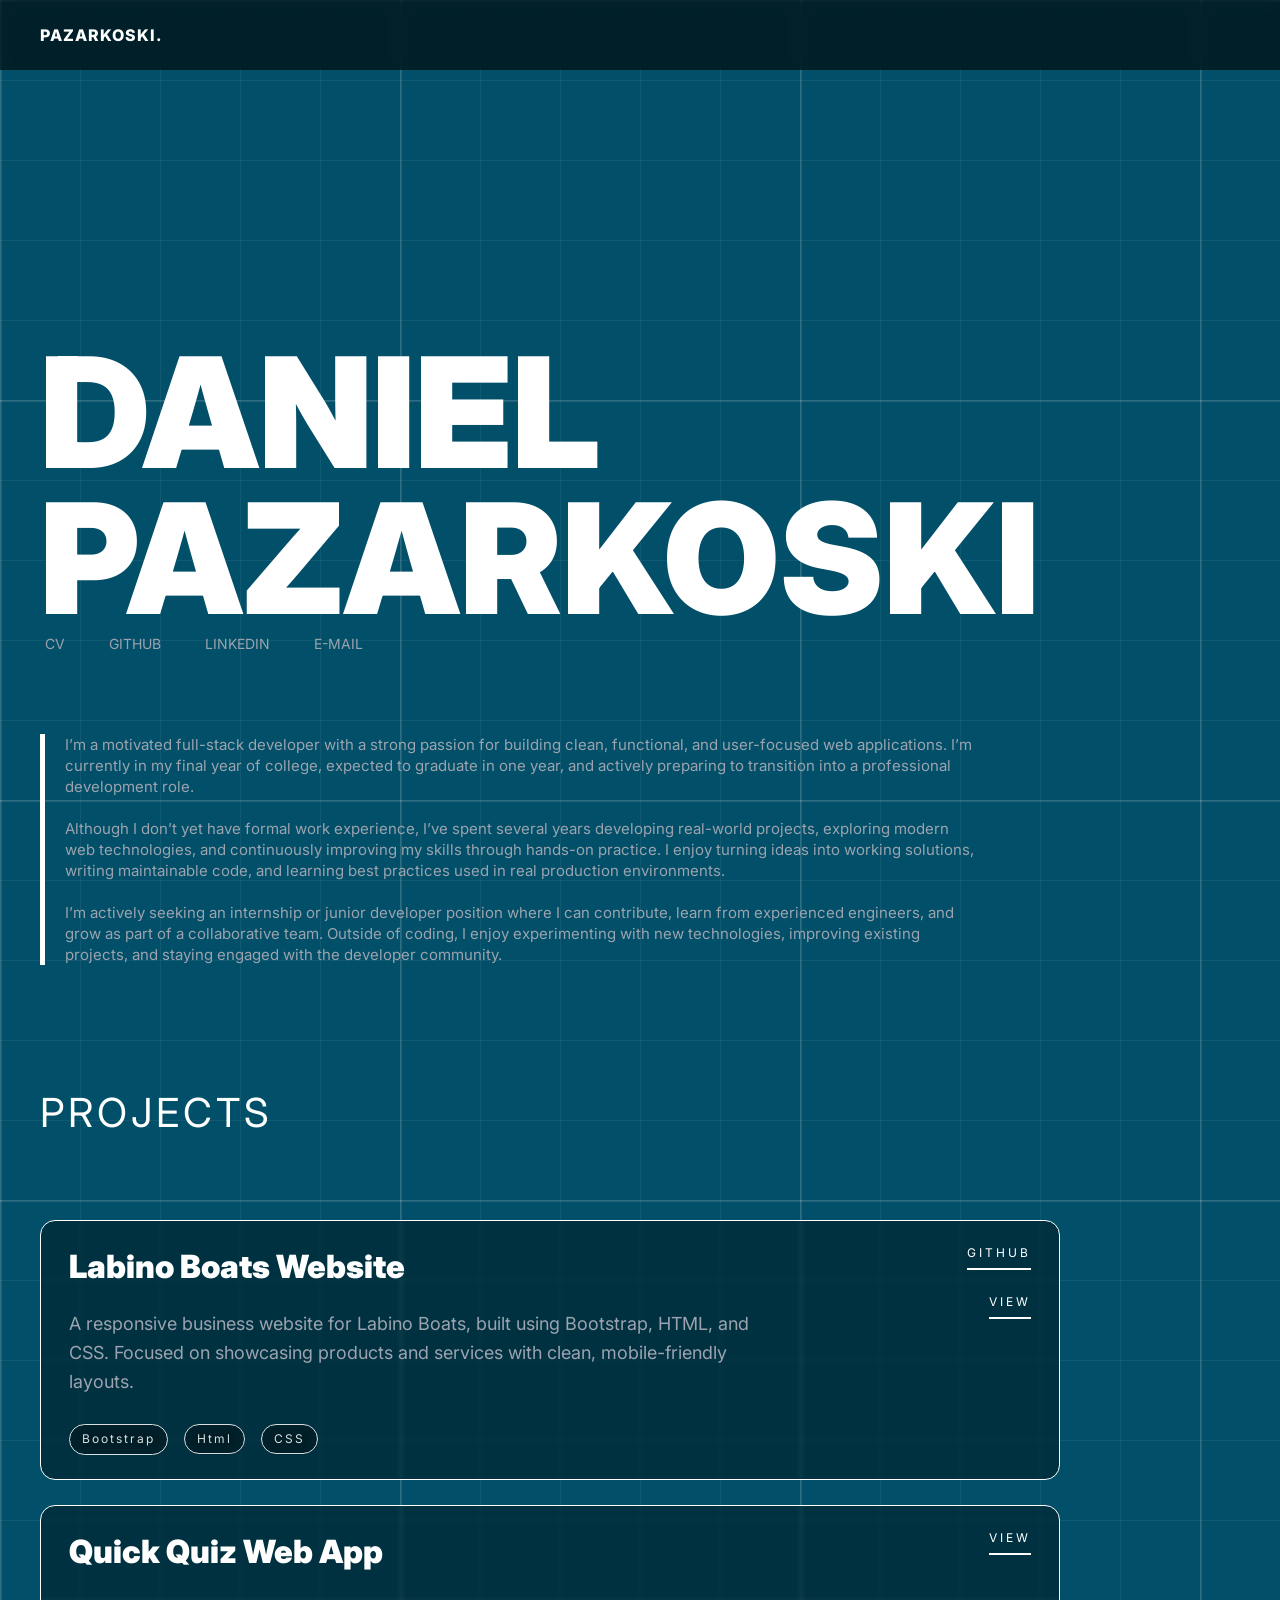
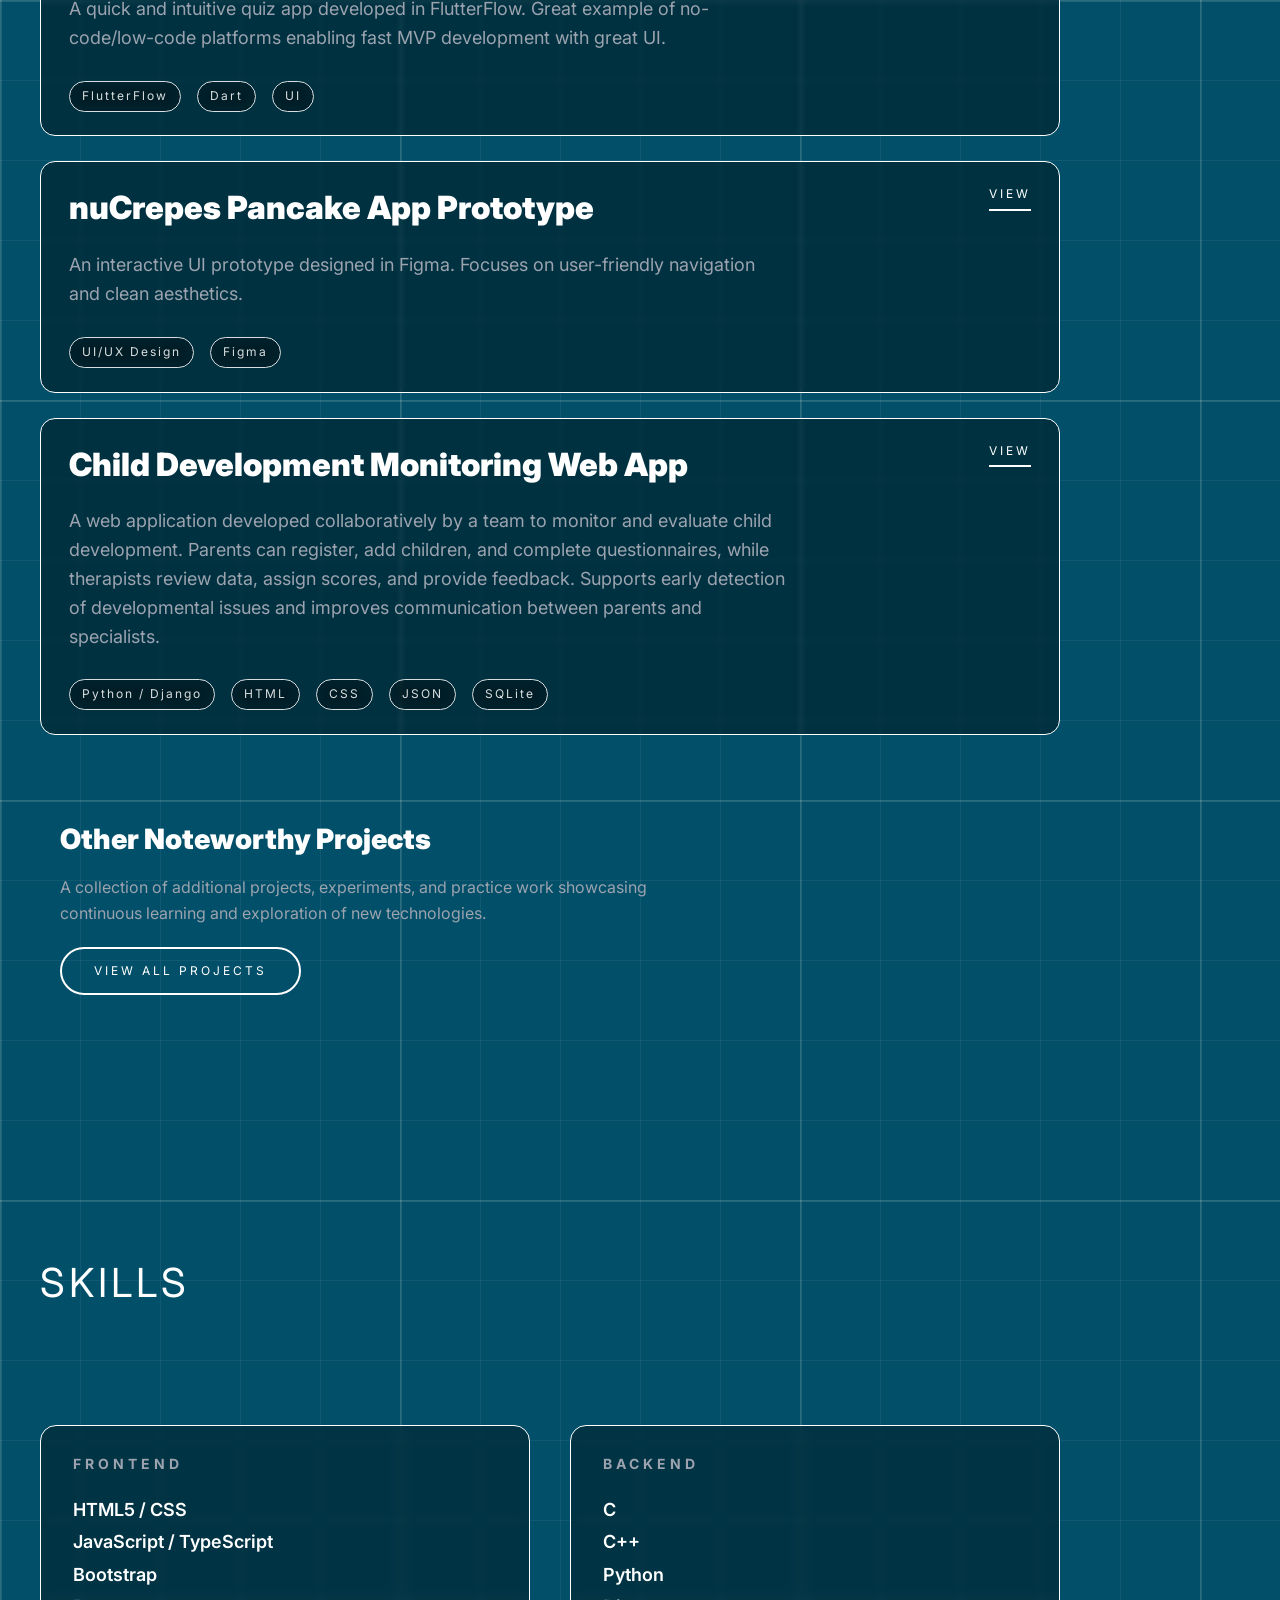
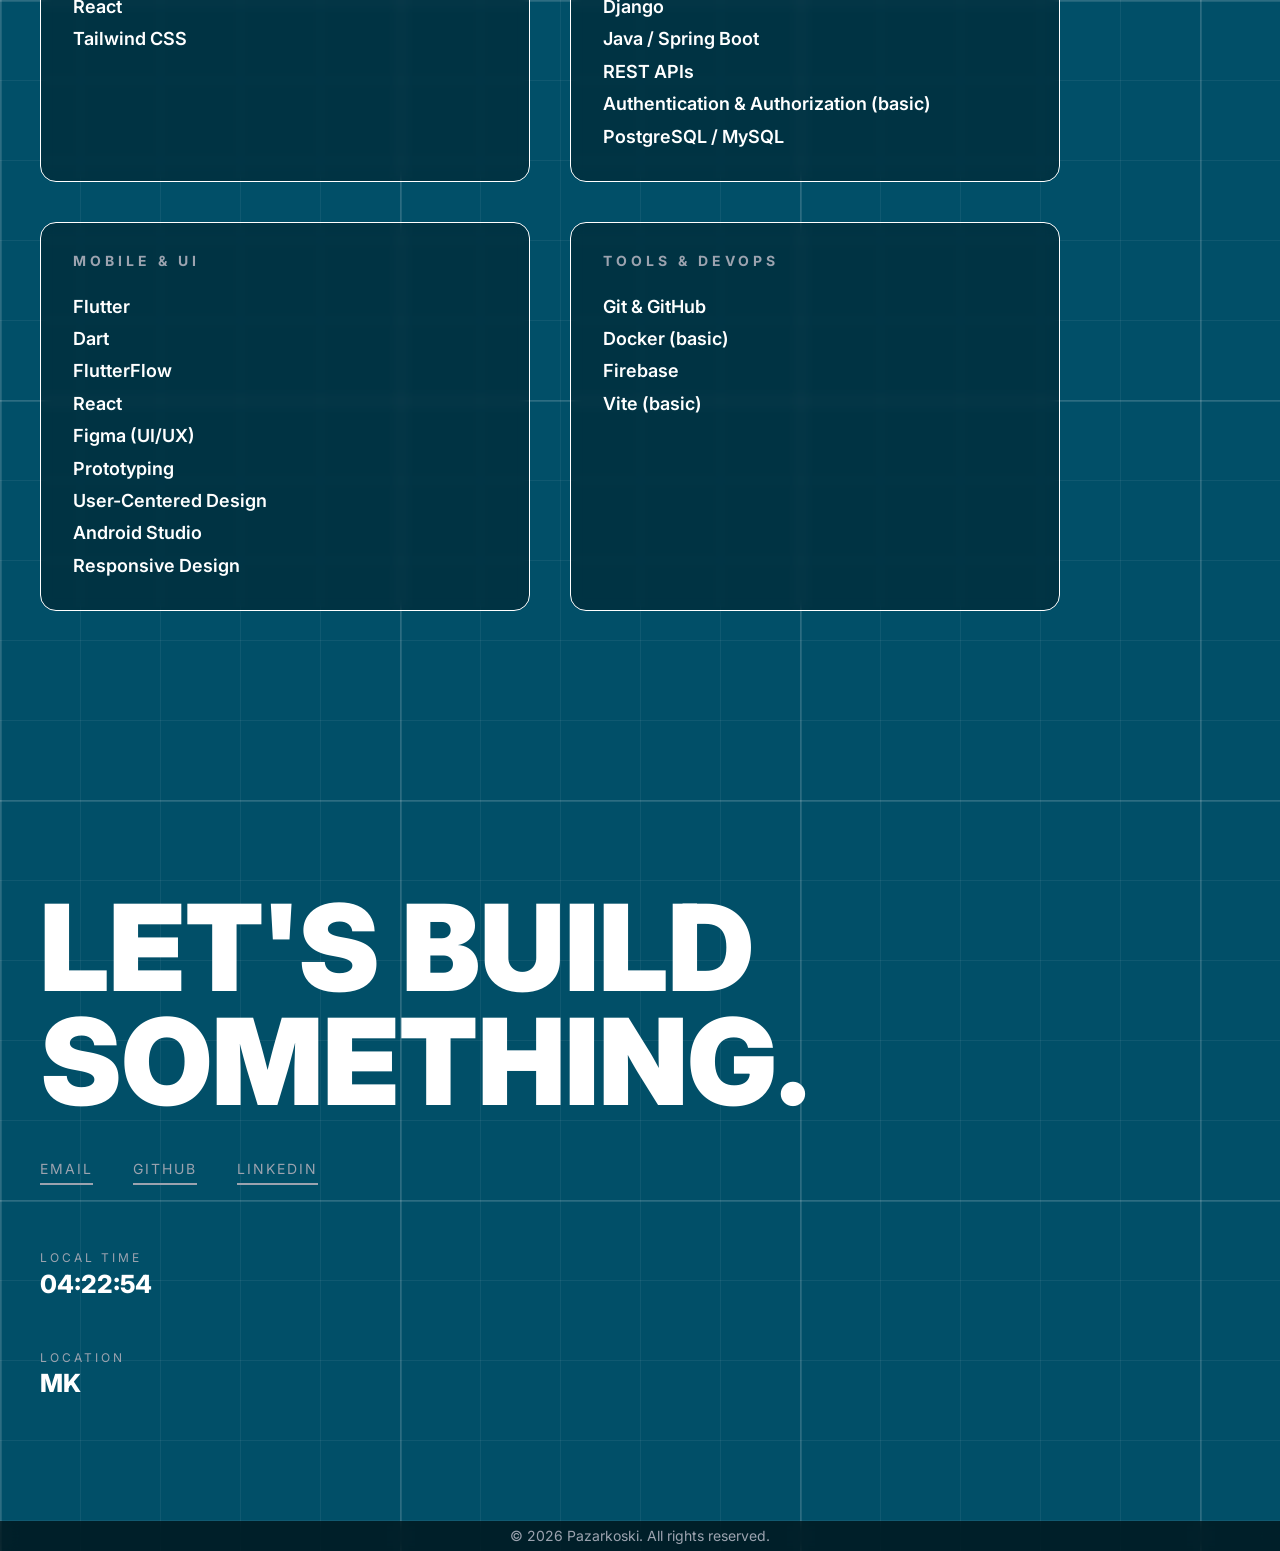
==== index.html @ 3de36c20 "update3" ====
<!DOCTYPE html>
<html lang="en">
<head>
  <meta charset="UTF-8" />
  <meta name="viewport" content="width=device-width, initial-scale=1.0" />
  <title>Pazarkoski.</title>
  <meta name="keywords" content="Daniel Pazarkoski, Portfolio,">
  <link rel="icon" type="image/png" href="photos/dp_logo.png">
  <link href="https://fonts.googleapis.com/css2?family=Inter:wght@300;400;600;800;900&display=swap" rel="stylesheet">

  <style>
    :root {
      --bg: #014f68;
      --fg: #ffffff;
      --muted: #9ca3af;
      --grid: rgba(255,255,255,0.05);
    }

    * {
      box-sizing: border-box;
      margin: 0;
      padding: 0;
    }

    body {
      font-family: 'Inter', sans-serif;
      background-color: var(--bg);
      color: var(--fg);
      line-height: 1.4;
      --grid-thin: rgba(255,255,255,0.06);
      --grid-thick: rgba(255,255,255,0.12);
      --diag: rgba(255,255,255,0.04);

      background-image:
              linear-gradient(to right, var(--grid-thin) 1px, transparent 1px),
              linear-gradient(to bottom, var(--grid-thin) 1px, transparent 1px),
              linear-gradient(to right, var(--grid-thick) 2px, transparent 2px),
              linear-gradient(to bottom, var(--grid-thick) 2px, transparent 2px);

      background-size:
              80px 80px,
              80px 80px,
              400px 400px,
              400px 400px;
    }

    a {
      color: inherit;
      text-decoration: none;
    }

    header {
      position: fixed;
      top: 0;
      left: 0;
      width: 100%;
      padding: 24px 40px;
      display: flex;
      justify-content: space-between;
      align-items: center;
      z-index: 10;
      background: rgba(0,0,0,0.6);
      backdrop-filter: blur(8px);
    }

    .logo {
      font-weight: 800;
      letter-spacing: 1px;
    }
    nav{
      margin-left: 5px;

    }

    nav a {
      margin-right: 40px;
      font-size: 14px;
      color: var(--muted);
      gap: 16px;
    }
    nav a:hover {
      opacity: 0.6;
      border-bottom: 2px solid var(--muted);

    }

    nav a:last-child {
      margin-right: 0;
    }

    .hero {
      padding: 160px 40px 80px;
      margin-top: 180px
    }

    .hero h1 {
      font-size: clamp(64px, 12vw, 160px);
      font-weight: 900;
      line-height: 0.95;
    }

    .hero p {
      margin-top: 40px;
      max-width: 900px;
      font-size: 32px;
      color: var(--muted);
      border-left: 2px solid var(--fg);
      padding-left: 20px;
    }

    .title-label{
      font-size: 40px;
      letter-spacing: 4px;
      color: var(--fg);
      margin-bottom: 54px;
    }

    section {
      padding: 120px 40px;
      display: grid;
      grid-template-columns: 1fr 1fr;
      gap: 80px;
    }

    .card h3 {
      font-size: 20px;
      font-weight: 800;
      margin-bottom: 16px;
    }

    .card p {
      color: var(--muted);
      max-width: 500px;
    }

    .parag{
      margin-left: 40px;
      padding-right: 15px;
      padding-left: 20px;
      max-width: 950px;
      font-size: 15px;
      color: var(--muted);
      border-left: 5px solid var(--fg);
    }

    .projects {
      max-width: 1100px;
      padding: 120px 40px;
      display: flex;
      flex-direction: column;
      gap: 25px;
    }

    .project {
      display: grid;
      grid-template-columns: 1fr auto;
      gap: 80px;
      padding: 24px 28px;
      border-radius: 15px;
      border: 1px solid #ffffff;
      background: rgba(0, 0, 0, 0.37);
      backdrop-filter: blur(2px);
      transition: transform .25s ease, box-shadow .25s ease;
    }
    .project:hover {
      transform: scale(1.01);
      box-shadow: 0 0 0 3px #22d3ee33;
    }

    .project h3 {
      font-size: 32px;
      font-weight: 900;
      margin-bottom: 20px;
      align-items: center;
      gap: 10px;
    }

    .project p {
      max-width: 720px;
      font-size: 18px;
      color: var(--muted);
      line-height: 1.6;
    }

    .project-tags {
      margin-top: 28px;
      display: flex;
      flex-wrap: wrap;
      gap: 16px;
    }

    .project-tags span {
      font-size: 12px;
      letter-spacing: 2px;
      color: var(--fg);
      opacity: 0.85;
      border-radius: 999px;
      border: 1px solid #ffffff;
      padding: 6px 12px;
      background: rgba(0, 0, 0, 0.2);
      backdrop-filter: blur(8px);
    }

    .project-links {
      display: flex;
      flex-direction: column;
      gap: 24px;
      align-items: flex-end;
    }

    .project-links a {
      font-size: 12px;
      letter-spacing: 3px;
      padding-bottom: 6px;
      border-bottom: 2px solid var(--fg);
      transition: opacity .2s ease;
    }

    .project-links a:hover {
      opacity: 0.6;
    }

    .other-projects {
      margin-top: 40px;
      padding: 20px;
    }

    .other-projects h3 {
      font-size: 28px;
      font-weight: 900;
      margin-bottom: 16px;
    }

    .other-projects p {
      max-width: 650px;
      margin-bottom: 20px;
      font-size: 16px;
      color: var(--muted);
      line-height: 1.6;
    }

    .other-projects-btn {
      display: inline-block;
      font-size: 12px;
      letter-spacing: 3px;
      padding: 14px 32px;
      border-radius: 999px;
      border: 2px solid var(--fg);
      color: var(--fg);
      transition: transform 0.25s ease, box-shadow 0.25s ease, opacity 0.25s ease;
    }

    .other-projects-btn:hover {
      transform: translateY(-3px);
      box-shadow: 0 0 0 3px #22d3ee33;
      opacity: 0.85;
    }

    .cta {
      padding: 160px 40px 120px;
      align-items: end;
    }

    .cta h2 {
      font-size: clamp(56px, 10vw, 120px);
      font-weight: 900;
      line-height: 0.95;
    }

    .cta-links {
      margin-top: 40px;
      display: flex;
      gap: 40px;
      font-size: 14px;
      letter-spacing: 2px;
      color: var(--muted);
    }

    .cta-links a {
      padding-bottom: 4px;
      border-bottom: 2px solid var(--muted);
    }

    .meta-right {
      margin-top: 65px;
    }

    .meta-right .label {
      font-size: 12px;
      letter-spacing: 3px;
      color: var(--muted);
    }

    .meta-right .value {
      font-size: 25px;
      font-weight: 800;
    }

    .skills {
      max-width: 1100px;
      padding: 120px 40px;
      display: flex;
      flex-direction: column;
      gap: 60px;
    }

    .skills-grid {
      display: grid;
      grid-template-columns: repeat(2, 1fr);
      gap: 40px;
    }

    .skill-card {
      padding: 28px 32px;
      border-radius: 16px;
      border: 1px solid #ffffff;
      background: rgba(0, 0, 0, 0.35);
      backdrop-filter: blur(6px);
      transition: transform 0.25s ease, box-shadow 0.25s ease;
    }

    .skill-card:hover {
      transform: translateY(-4px);
      box-shadow: 0 0 0 3px #22d3ee33;
    }

    .skill-card h4 {
      font-size: 14px;
      letter-spacing: 4px;
      color: var(--muted);
      margin-bottom: 20px;
    }

    .skill-card ul {
      list-style: none;
    }

    .skill-card li {
      font-size: 18px;
      font-weight: 600;
      line-height: 1.8;
      color: var(--fg);
    }

    @media (max-width: 900px) {
      .skills-grid {
        grid-template-columns: 1fr;
      }

      .skill-card li {
        font-size: 16px;
      }

      section {
        grid-template-columns: 1fr;
      }
      .hero h1 {
        font-size: clamp(50px, 12vw, 160px);
        font-weight: 900;
        line-height: 0.95;
      }
      .hero{
        margin-top: 85%;
      }
      nav a {
        margin-right: 20px;
        font-size: 14px;
        color: var(--muted);
        gap: 16px;
      }

      .hero p {
        font-size: 10px;
        padding-left: 500px;
      }

      .project {
        grid-template-columns: 1fr;
        gap: 30px;
      }

      .project-links {
        align-items: flex-start;
        flex-direction: row;
        gap: 40px;
      }
      .cta {
        grid-template-columns: 1fr;
        gap: 80px;
      }
      .cta h2 {
        font-size: clamp(46px, 10vw, 120px);
        font-weight: 900;
        line-height: 0.95;
      }
      .cta-links {
        margin-top: 15px;
        display: flex;
        gap: 30px;
        font-size: 10px;
        letter-spacing: 2px;
      }
      .meta-right {
        text-align: left;
        margin-bottom: -50px;
      }
      .other-projects h3 {
        font-size: 22px;
      }

      .other-projects p {
        font-size: 14px;
      }
      .other-projects-btn {
        display: inline-block;
        font-size: 8px;
        letter-spacing: 3px;
        padding: 10px 23px;
        border-radius: 999px;
        border: 2px solid var(--fg);
        color: var(--fg);
        transition: transform 0.25s ease, box-shadow 0.25s ease, opacity 0.25s ease;
      }
    }
    footer {
      padding-bottom: 5px;
      padding-top: 5px;
      width: 100%;
      font-size: 14px;
      color: var(--muted);
      display: flex;
      margin: auto;
      align-items: center;
      justify-content: center;
      z-index: 10;
      background: rgba(0,0,0,0.6);
      backdrop-filter: blur(8px);
    }
  </style>
</head>
<body>

<header>
  <a href="index.html" class="logo">

    <div class="logo">PAZARKOSKI.</div>
  </a>
</header>

<main>
  <div class="hero" >
    <h1>DANIEL<br>PAZARKOSKI</h1>
    <nav >
      <a href="assets/CV_Daniel_Pazarkoski.pdf" download="Daniel-Pazarkoski-CV.pdf">
        CV
      </a>
      <a href="https://github.com/Pazarkoskid">GITHUB</a>
      <a href="https://www.linkedin.com/in/daniel-pazarkoski-37912b2bb/">LINKEDIN</a>
      <a href="mailto:pazarkoskidaniel123@gmail.com">E-MAIL</a>
    </nav>
  </div>

  <div class="parag">
    <p>
      I’m a motivated full-stack developer with a strong passion for building clean, functional, and user-focused web applications. I’m currently in my final year of college, expected to graduate in one year, and actively preparing to transition into a professional development role.
    </p><br>
    <p>
      Although I don’t yet have formal work experience, I’ve spent several years developing real-world projects, exploring modern web technologies, and continuously improving my skills through hands-on practice. I enjoy turning ideas into working solutions, writing maintainable code, and learning best practices used in real production environments.
    </p><br>
    <p>
      I’m actively seeking an internship or junior developer position where I can contribute, learn from experienced engineers, and grow as part of a collaborative team. Outside of coding, I enjoy experimenting with new technologies, improving existing projects, and staying engaged with the developer community.
    </p>
  </div>

  <section class="projects">
    <div class="title-label">PROJECTS</div>

    <div class="project">
      <div class="project-main">
        <h3>Labino Boats Website</h3>

        <p>
          A responsive business website for Labino Boats, built using Bootstrap, HTML, and CSS. Focused on showcasing products and services with clean, mobile-friendly layouts.
        </p>

        <div class="project-tags">
          <span>Bootstrap</span>
          <span>Html</span>
          <span>CSS</span>
        </div>
      </div>

      <div class="project-links">
        <a href="https://github.com/Pazarkoskid/labino-boats">GITHUB</a>
        <a href="https://labinoboats.com/">VIEW</a>
      </div>
    </div>

    <div class="project">
      <div class="project-main">
        <h3>Quick Quiz Web App</h3>

        <p>
          A quick and intuitive quiz app developed in FlutterFlow. Great example of no-code/low-code platforms enabling fast MVP development with great UI.
        </p>

        <div class="project-tags">
          <span>FlutterFlow</span>
          <span>Dart</span>
          <span>UI</span>
        </div>
      </div>

      <div class="project-links">
        <a href="https://quickquiz.flutterflow.app/start">VIEW</a>
      </div>
    </div>

    <div class="project">
      <div class="project-main">
        <h3>nuCrepes Pancake App Prototype</h3>

        <p>
          An interactive UI prototype designed in Figma. Focuses on user-friendly navigation and clean aesthetics.
        </p>

        <div class="project-tags">
          <span>UI/UX Design</span>
          <span>Figma</span>
        </div>
      </div>

      <div class="project-links">
        <a href="https://www.figma.com/community/file/1603537065595624034">VIEW</a>
      </div>
    </div>

    <div class="project">
      <div class="project-main">
        <h3>Child Development Monitoring Web App</h3>

        <p>
          A web application developed collaboratively by a team to monitor and evaluate child development. Parents can register, add children, and complete questionnaires, while therapists review data, assign scores, and provide feedback. Supports early detection of developmental issues and improves communication between parents and specialists.
        </p>

        <div class="project-tags">
          <span>Python / Django</span>
          <span>HTML</span>
          <span>CSS</span>
          <span>JSON</span>
          <span>SQLite</span>
        </div>
      </div>

      <div class="project-links">
        <a href="https://github.com/Pazarkoskid/timski">VIEW</a>
      </div>
    </div>
    <div class="other-projects">
      <h3>Other Noteworthy Projects</h3>
      <p>
        A collection of additional projects, experiments, and practice work
        showcasing continuous learning and exploration of new technologies.
      </p>

      <a href="projects.html" class="other-projects-btn">
        VIEW ALL PROJECTS
      </a>
    </div>
  </section>

  <section class="skills">
    <div class="title-label">SKILLS</div>

    <div class="skills-grid">
      <div class="skill-card">
        <h4>FRONTEND</h4>
        <ul>
          <li>HTML5 / CSS</li>
          <li>JavaScript / TypeScript</li>
          <li>Bootstrap</li>
          <li>React</li>
          <li>Tailwind CSS</li>
        </ul>
      </div>

      <div class="skill-card">
        <h4>BACKEND</h4>
        <ul>
          <li>C</li>
          <li>C++</li>
          <li>Python</li>
          <li>Django</li>
          <li>Java / Spring Boot</li>
          <li>REST APIs</li>
          <li>Authentication & Authorization (basic)</li>
          <li>PostgreSQL / MySQL</li>
        </ul>
      </div>

      <div class="skill-card">
        <h4>MOBILE & UI</h4>
        <ul>
          <li>Flutter</li>
          <li>Dart</li>
          <li>FlutterFlow</li>
          <li>React</li>
          <li>Figma (UI/UX)</li>
          <li>Prototyping</li>
          <li>User-Centered Design</li>
          <li>Android Studio</li>
          <li>Responsive Design</li>
        </ul>
      </div>

      <div class="skill-card">
        <h4>TOOLS & DEVOPS</h4>
        <ul>
          <li>Git & GitHub</li>
          <li>Docker (basic)</li>
          <li>Firebase</li>
          <li>Vite (basic)</li>
        </ul>
      </div>
    </div>
  </section>

  <div class="cta">
    <div>
      <h2>LET'S BUILD<br>SOMETHING.</h2>

      <div class="cta-links">
        <a href="mailto:pazarkoskidaniel123@gmail.com">EMAIL</a>
        <a href="https://github.com/Pazarkoskid">GITHUB</a>
        <a href="https://www.linkedin.com/in/daniel-pazarkoski-37912b2bb/">LINKEDIN</a>
      </div>
    </div>

    <div class="meta-right">
      <div style="margin-bottom:48px">
        <div class="label">LOCAL TIME</div>
        <div class="value" id="clock">00:00:00</div>
      </div>

      <div>
        <div class="label">LOCATION</div>
        <div class="value">MK</div>
      </div>
    </div>
  </div>

  <footer>
    © 2026 Pazarkoski. All rights reserved.
  </footer>
</main>

<script>
  function updateClock() {
    const now = new Date();
    document.getElementById("clock").textContent =
            now.toLocaleTimeString("en-GB");
  }
  setInterval(updateClock, 1000);
  updateClock();
</script>
</body>
</html>
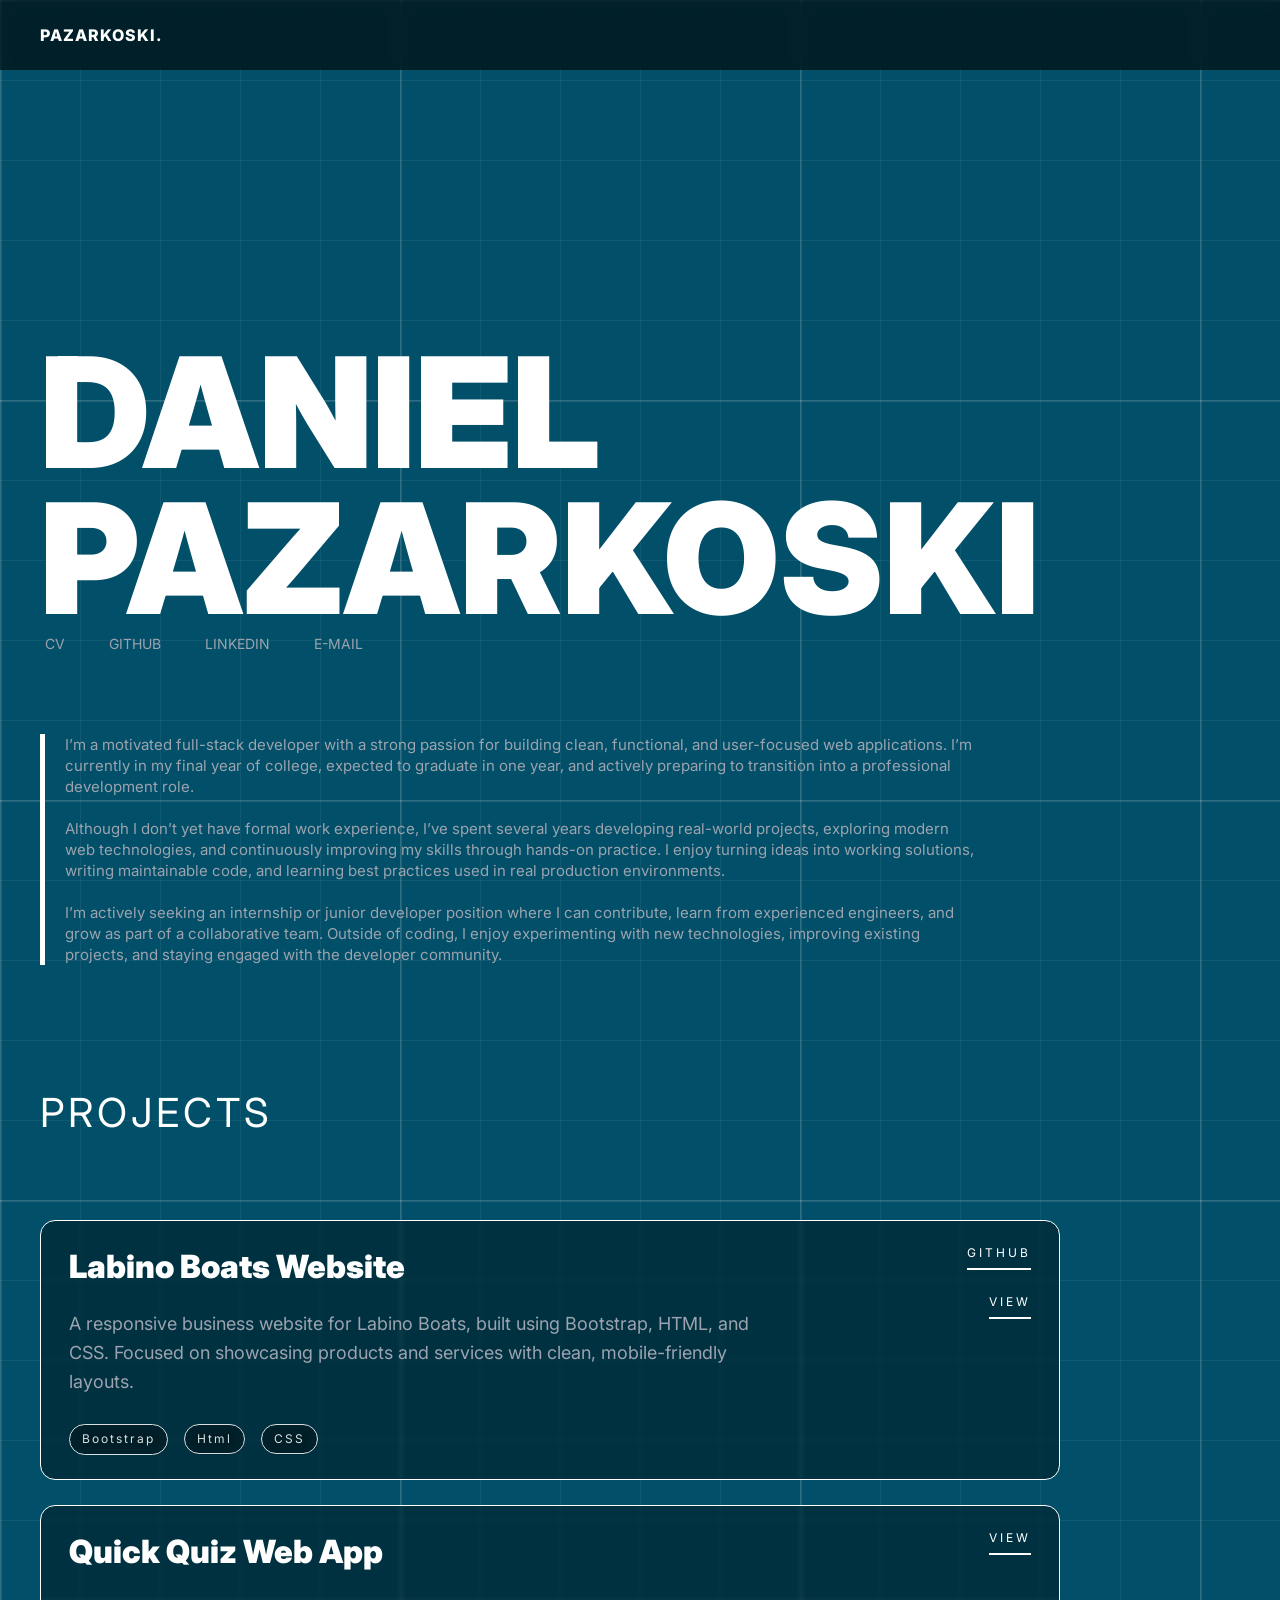
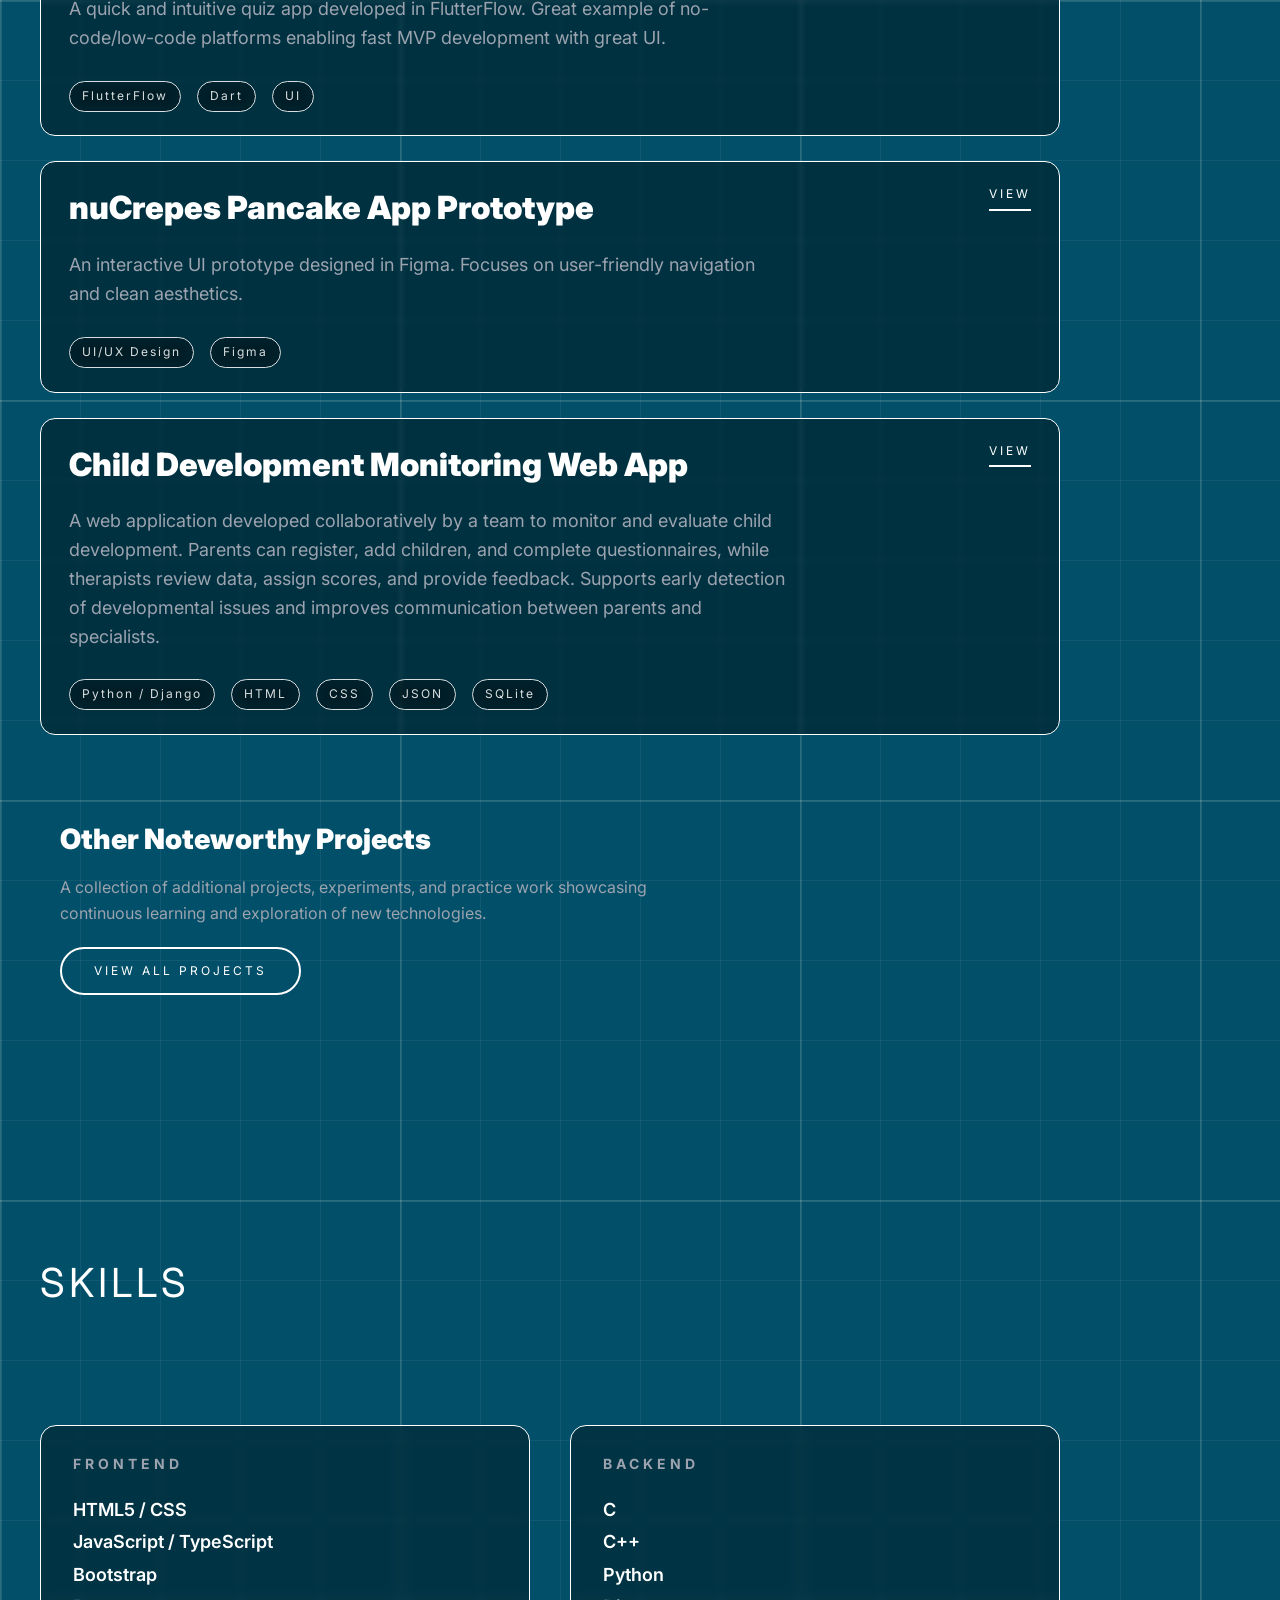
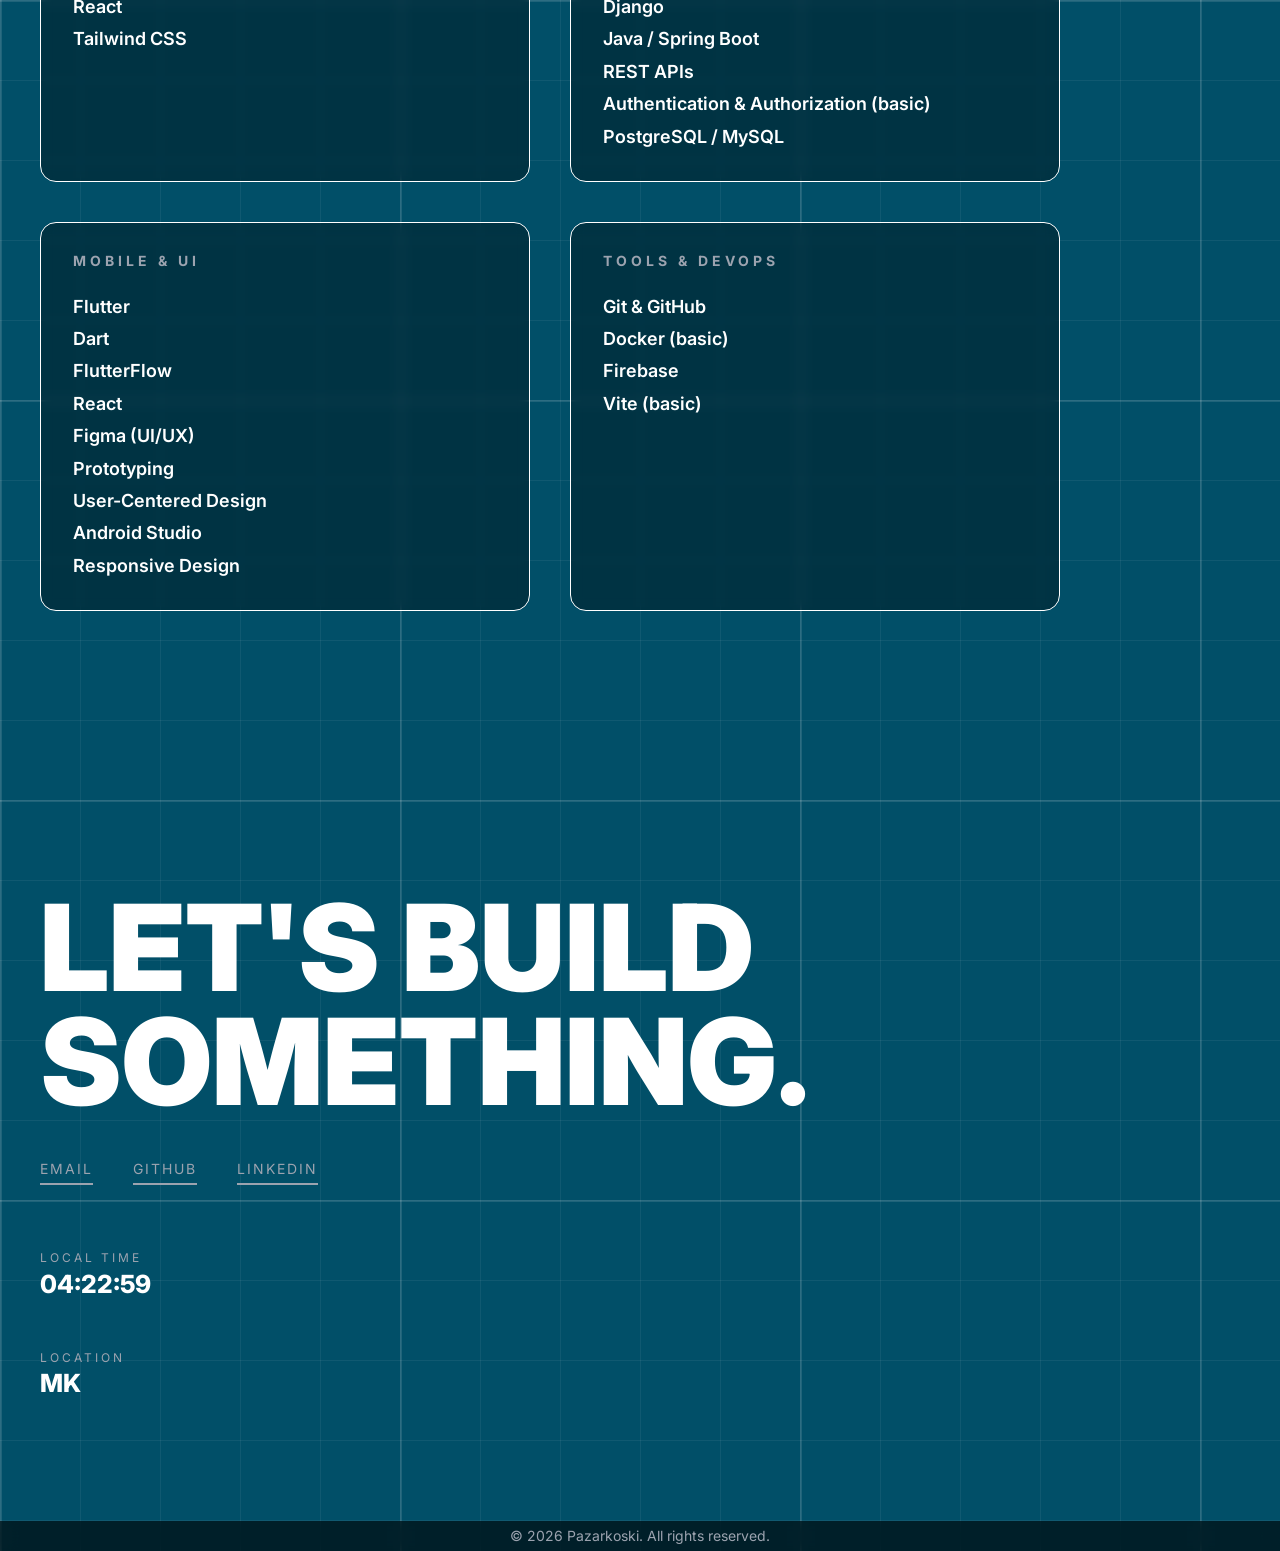
==== commit c7265eaf: "update3" ====
--- a/index.html
+++ b/index.html
@@ -451,7 +451,7 @@
   <div class="hero" >
     <h1>DANIEL<br>PAZARKOSKI</h1>
     <nav >
-      <a href="assets/CV_Daniel_Pazarkoski.pdf" download="Daniel-Pazarkoski-CV.pdf">
+      <a href="assets/CV_Pazarkoski_Daniel.pdf" download="Daniel-Pazarkoski-CV.pdf">
         CV
       </a>
       <a href="https://github.com/Pazarkoskid">GITHUB</a>
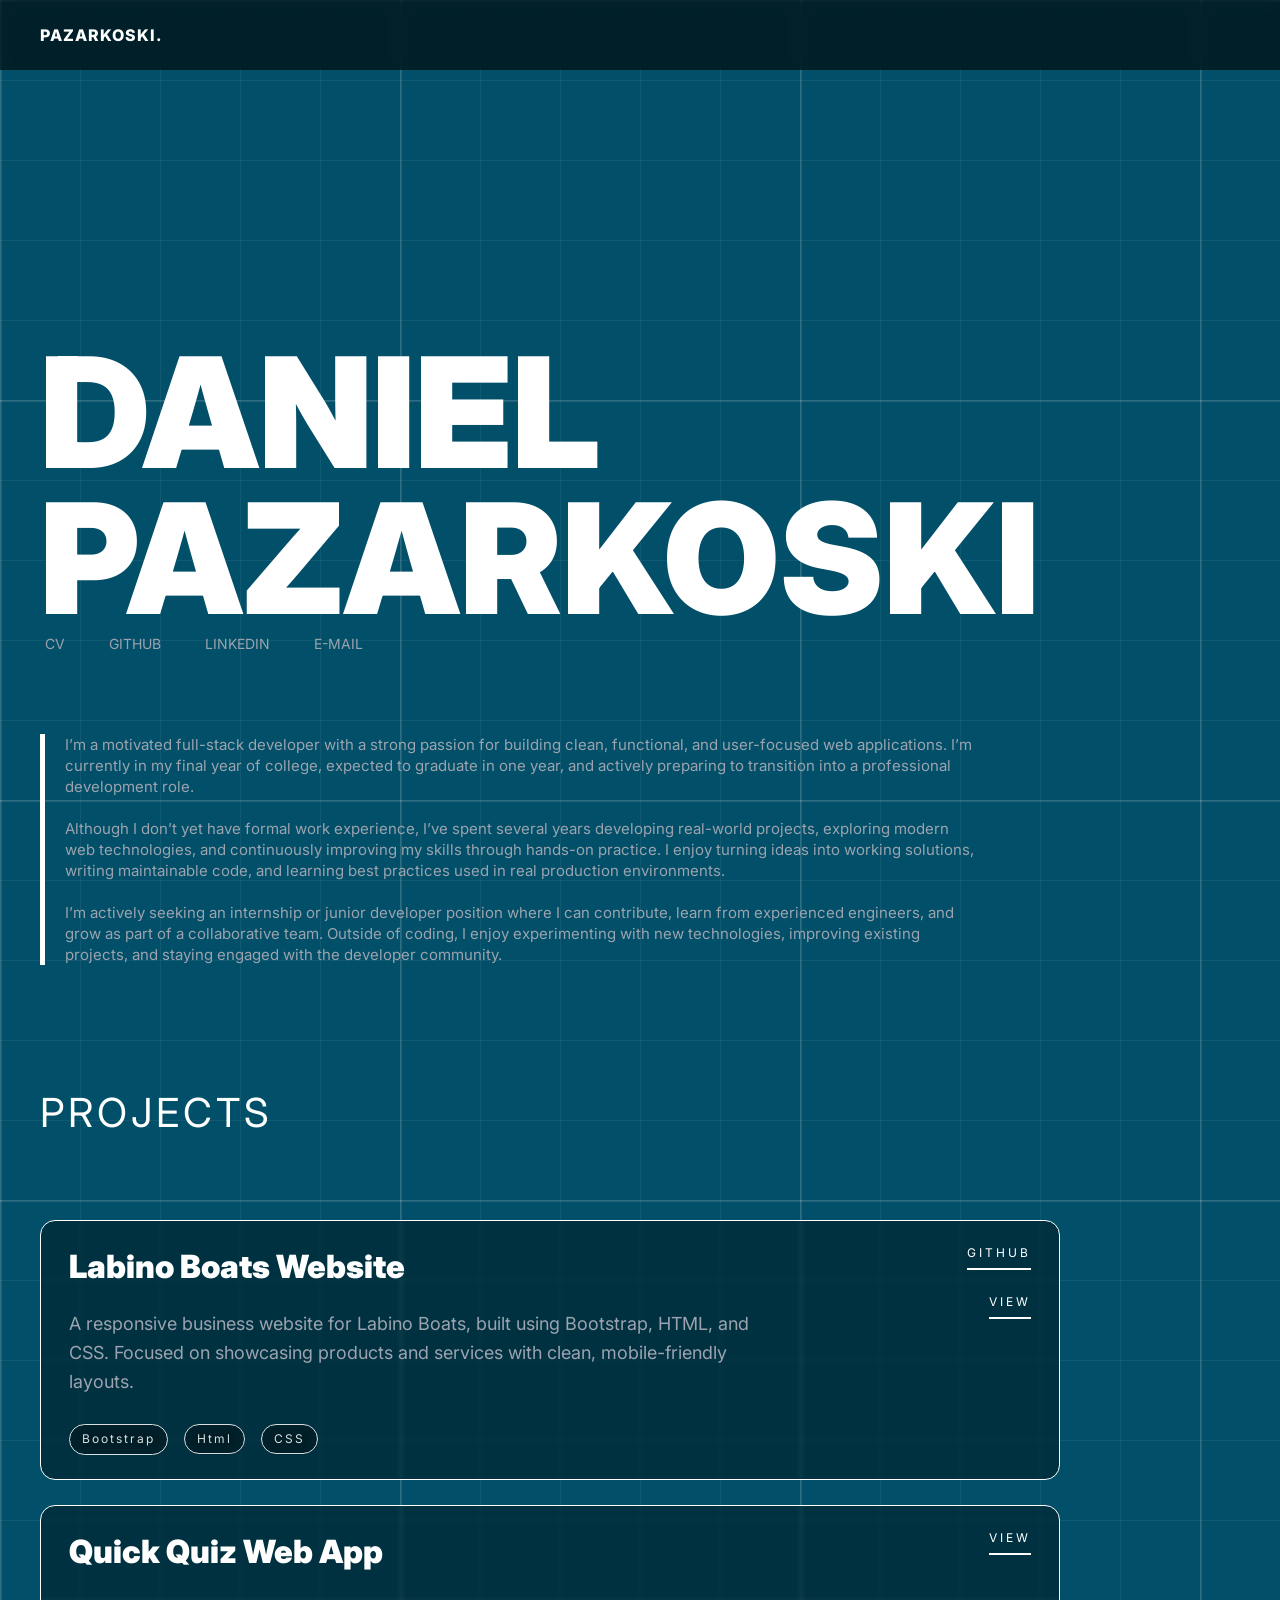
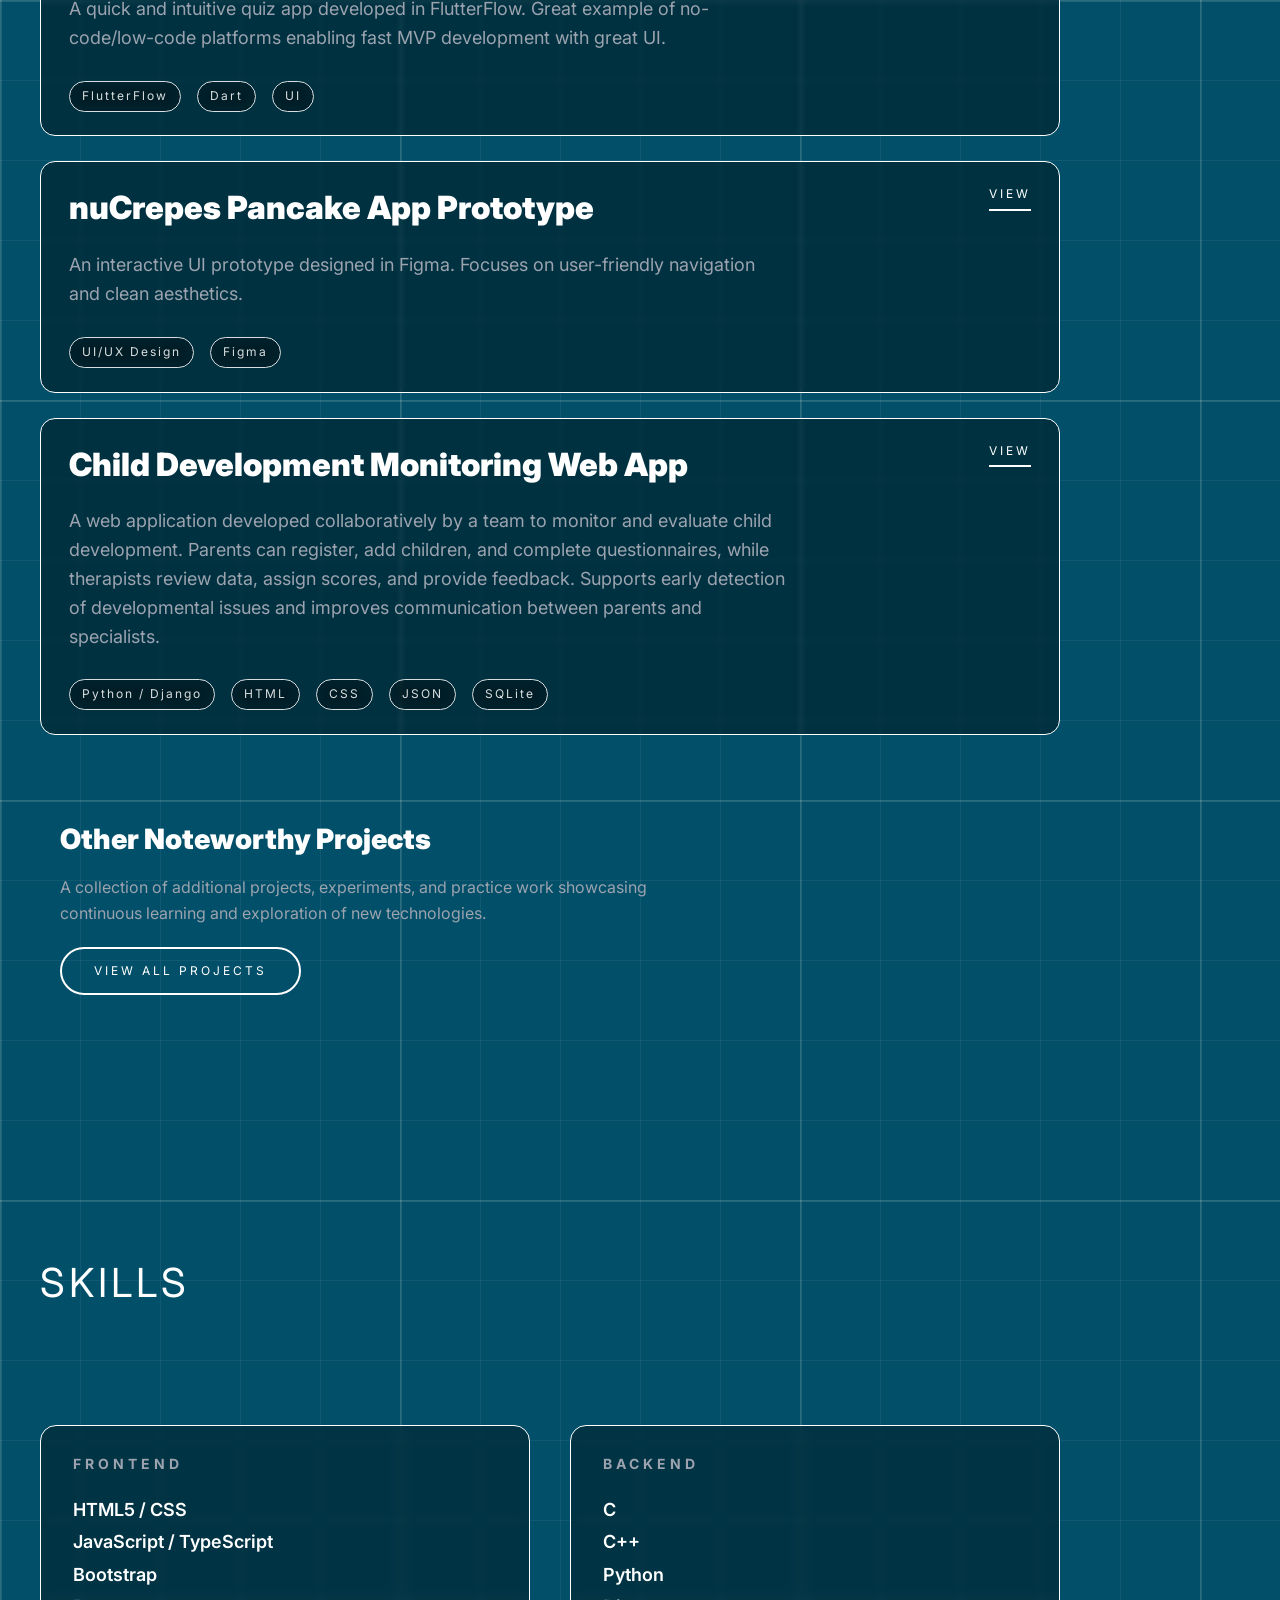
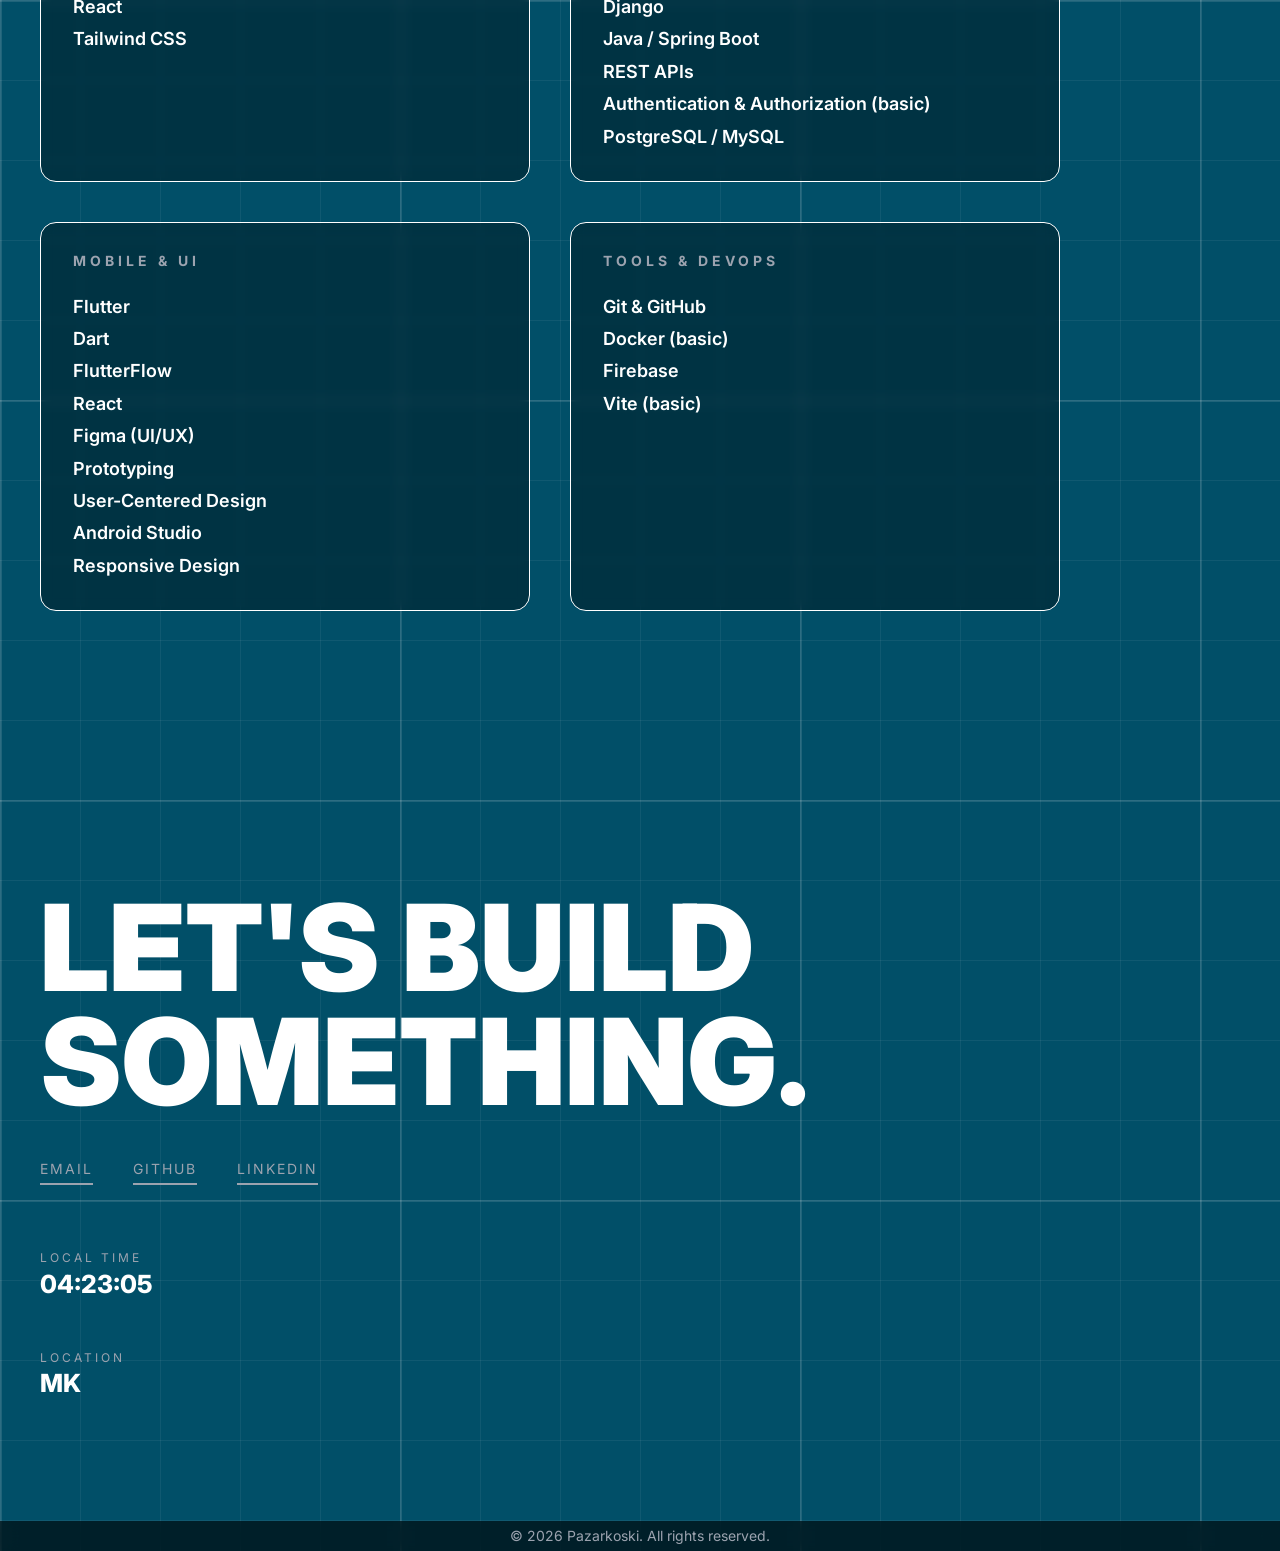
==== commit aa9720ca: "update4" ====
--- a/index.html
+++ b/index.html
@@ -553,7 +553,7 @@
       </div>
 
       <div class="project-links">
-        <a href="https://github.com/Pazarkoskid/timski">VIEW</a>
+        <a href="https://github.com/Pazarkoskid/ChildSystem">VIEW</a>
       </div>
     </div>
     <div class="other-projects">
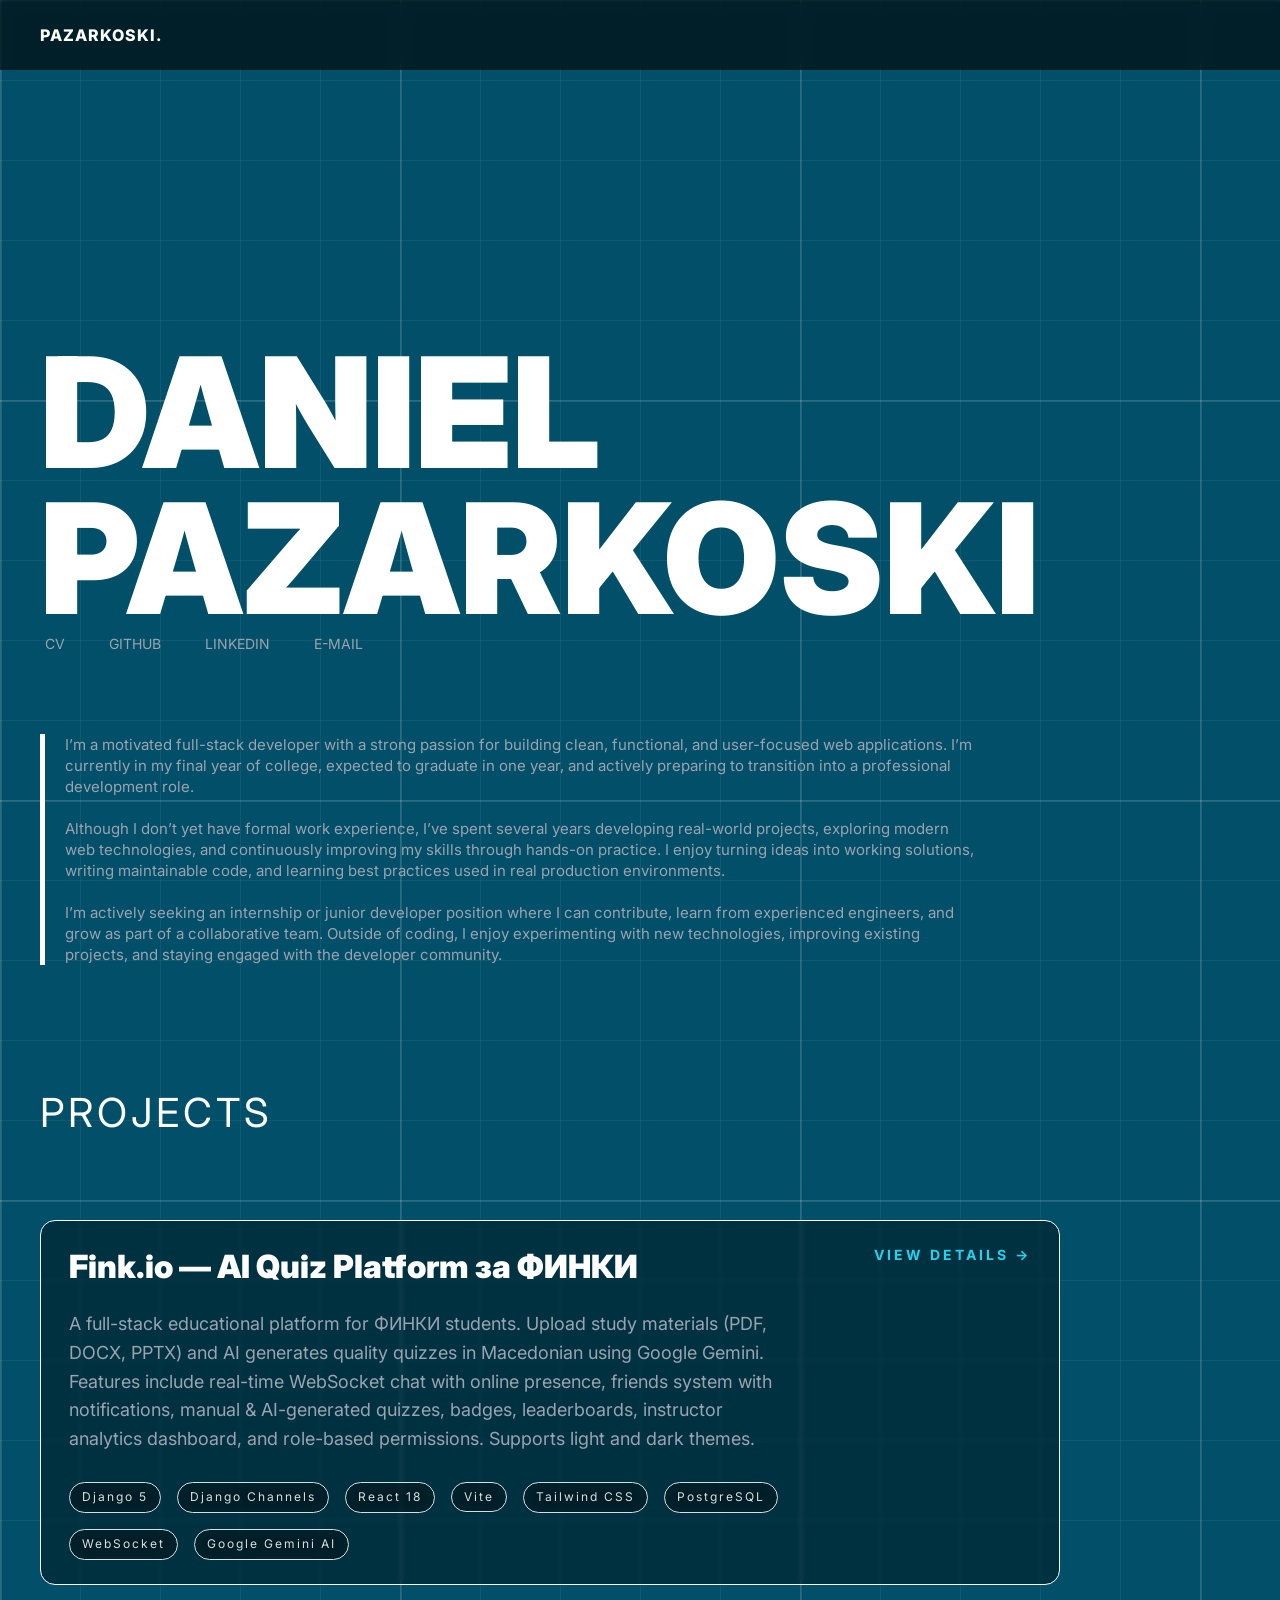
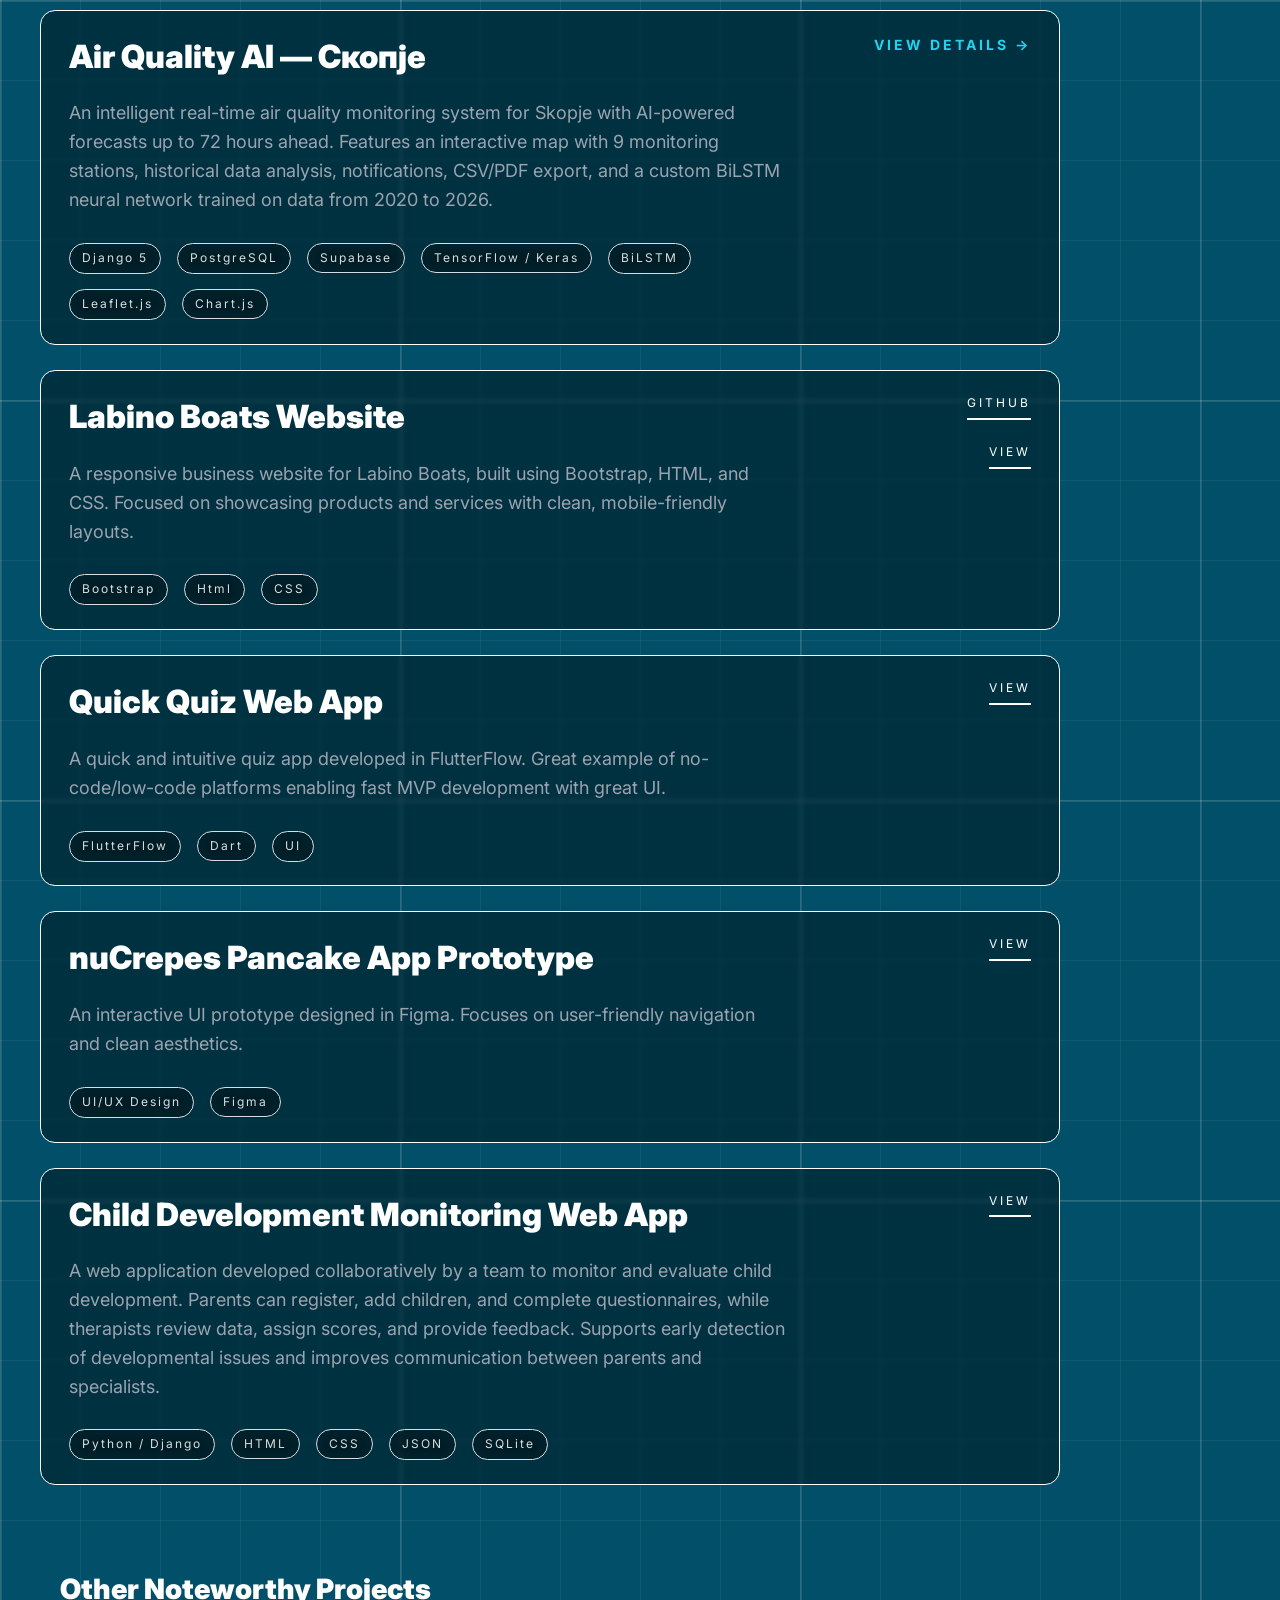
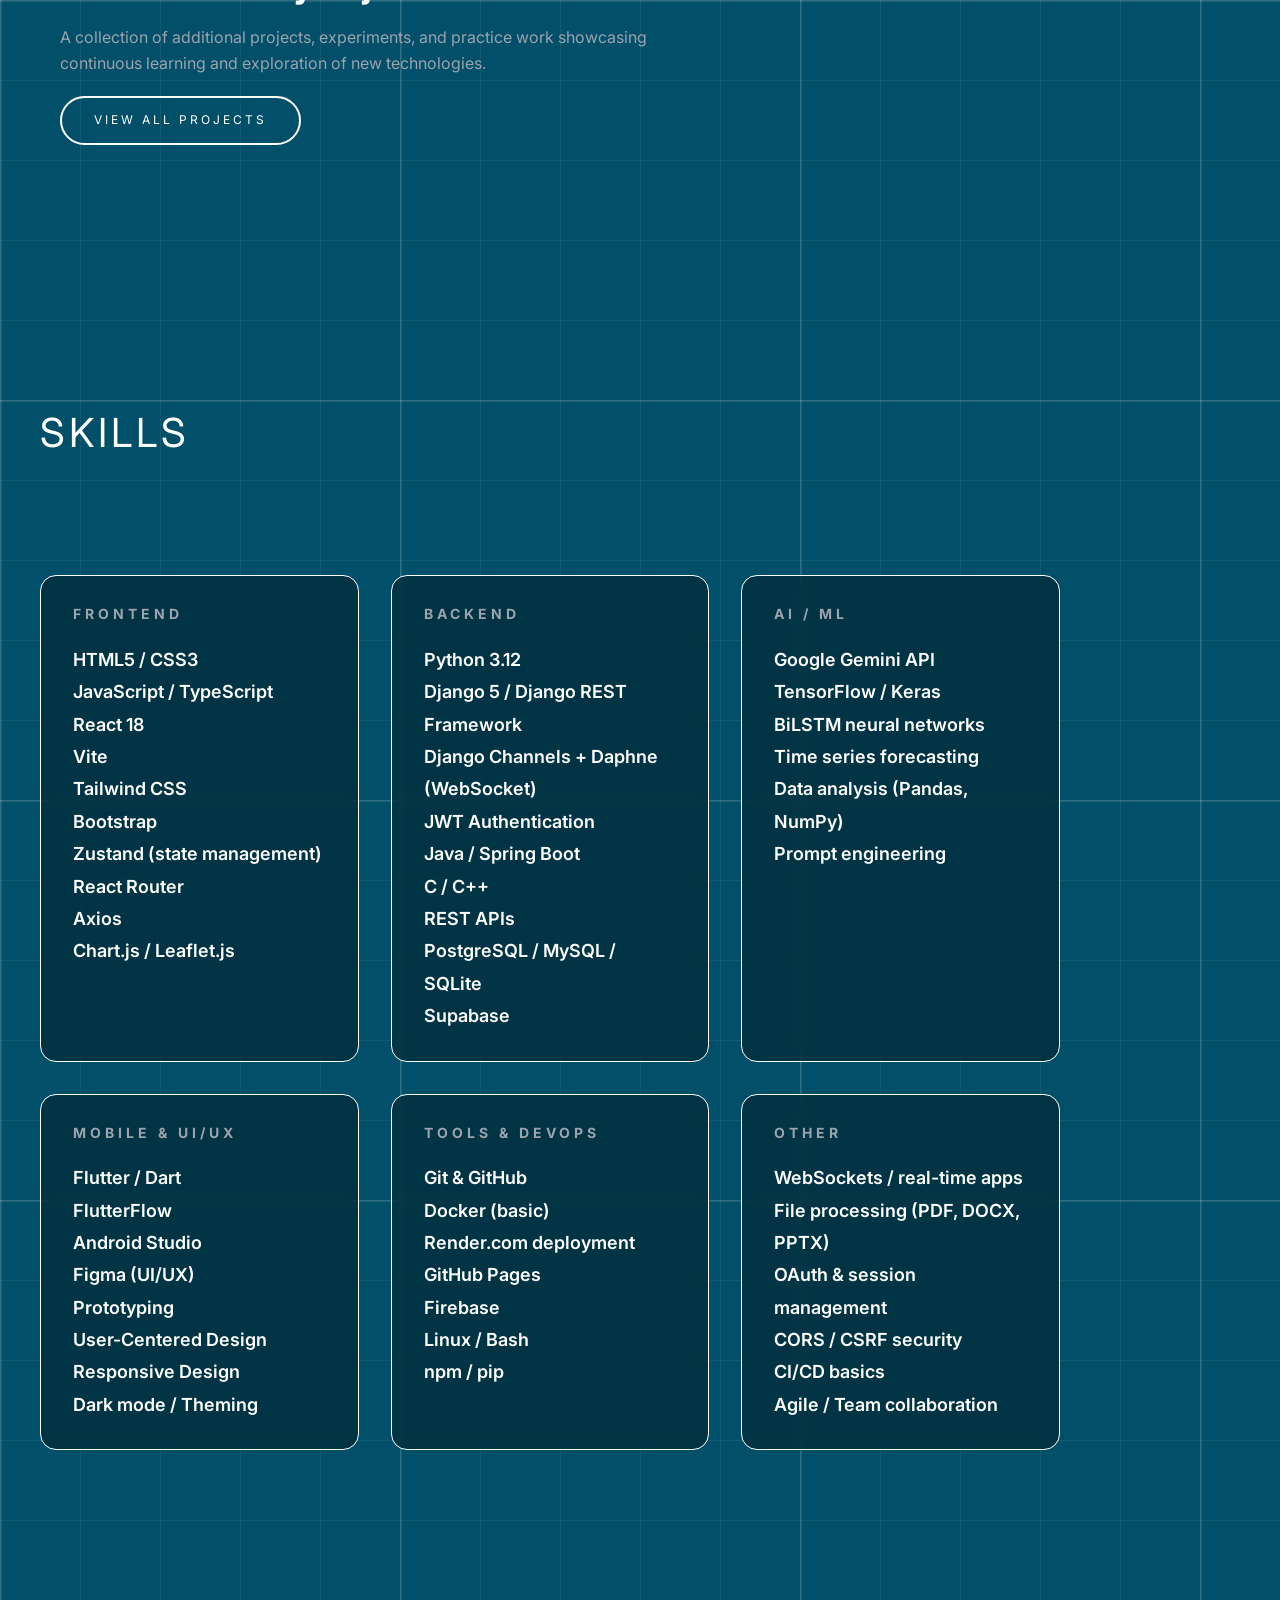
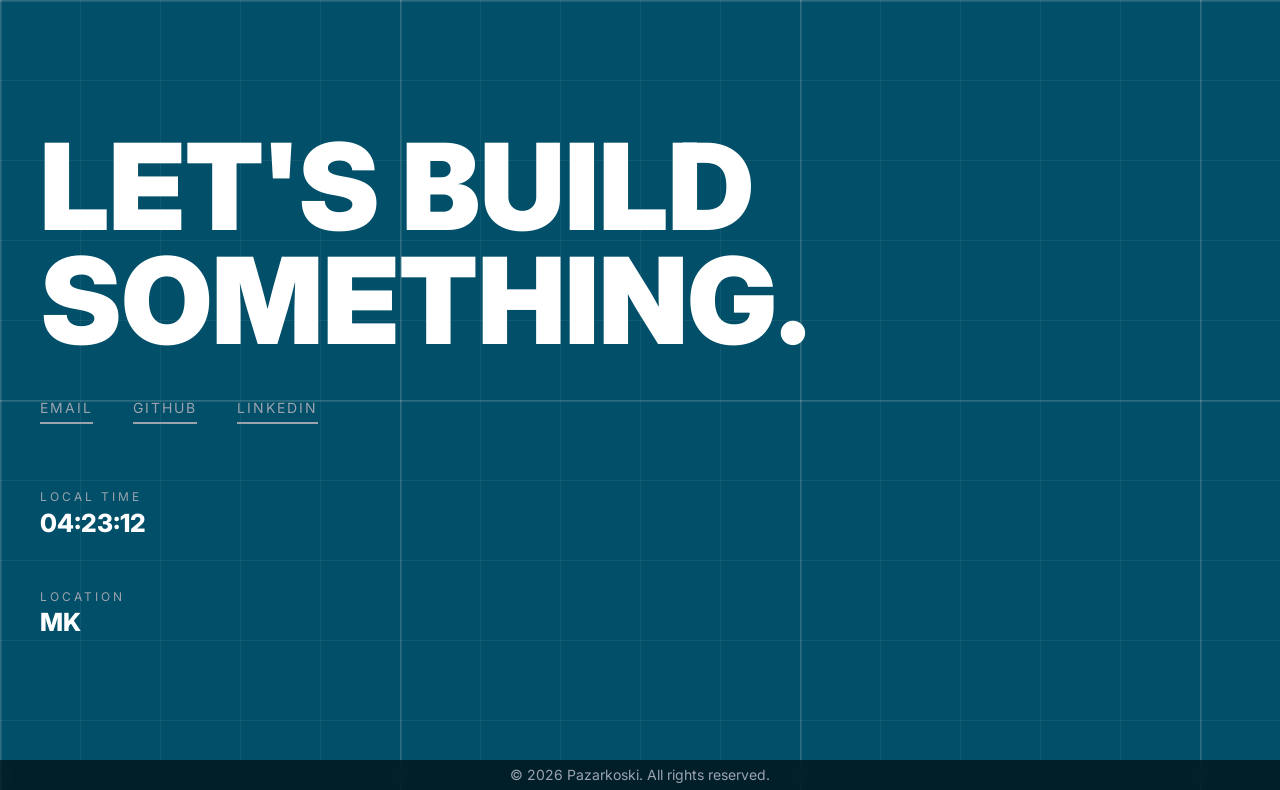
==== commit 7c1b6478: "update and added 2 more projects" ====
--- a/index.html
+++ b/index.html
@@ -167,6 +167,35 @@
       box-shadow: 0 0 0 3px #22d3ee33;
     }
 
+    /* Clickable project card (links to detail page) */
+    a.project-clickable {
+      color: inherit;
+      text-decoration: none;
+      display: grid;
+      grid-template-columns: 1fr auto;
+      gap: 80px;
+      padding: 24px 28px;
+      border-radius: 15px;
+      border: 1px solid #ffffff;
+      background: rgba(0, 0, 0, 0.37);
+      backdrop-filter: blur(2px);
+      transition: transform .25s ease, box-shadow .25s ease;
+      cursor: pointer;
+    }
+    a.project-clickable:hover {
+      transform: scale(1.01);
+      box-shadow: 0 0 0 3px #22d3ee33;
+    }
+
+    .project-cta {
+      font-size: 14px;
+      letter-spacing: 3px;
+      color: #22d3ee;
+      font-weight: 700;
+      white-space: nowrap;
+      align-self: end;
+    }
+
     .project h3 {
       font-size: 32px;
       font-weight: 900;
@@ -306,8 +335,8 @@
 
     .skills-grid {
       display: grid;
-      grid-template-columns: repeat(2, 1fr);
-      gap: 40px;
+      grid-template-columns: repeat(3, 1fr);
+      gap: 32px;
     }
 
     .skill-card {
@@ -475,6 +504,55 @@
   <section class="projects">
     <div class="title-label">PROJECTS</div>
 
+    <a href="projects/fink-io.html" class="project project-clickable">
+      <div class="project-main">
+        <h3>Fink.io — AI Quiz Platform за ФИНКИ</h3>
+
+        <p>
+          A full-stack educational platform for ФИНКИ students. Upload study materials (PDF, DOCX, PPTX) and AI generates quality quizzes in Macedonian using Google Gemini. Features include real-time WebSocket chat with online presence, friends system with notifications, manual & AI-generated quizzes, badges, leaderboards, instructor analytics dashboard, and role-based permissions. Supports light and dark themes.
+        </p>
+
+        <div class="project-tags">
+          <span>Django 5</span>
+          <span>Django Channels</span>
+          <span>React 18</span>
+          <span>Vite</span>
+          <span>Tailwind CSS</span>
+          <span>PostgreSQL</span>
+          <span>WebSocket</span>
+          <span>Google Gemini AI</span>
+        </div>
+      </div>
+
+      <div class="project-links">
+        <span class="project-cta">VIEW DETAILS →</span>
+      </div>
+    </a>
+
+    <a href="projects/air-quality.html" class="project project-clickable">
+      <div class="project-main">
+        <h3>Air Quality AI — Скопје</h3>
+
+        <p>
+          An intelligent real-time air quality monitoring system for Skopje with AI-powered forecasts up to 72 hours ahead. Features an interactive map with 9 monitoring stations, historical data analysis, notifications, CSV/PDF export, and a custom BiLSTM neural network trained on data from 2020 to 2026.
+        </p>
+
+        <div class="project-tags">
+          <span>Django 5</span>
+          <span>PostgreSQL</span>
+          <span>Supabase</span>
+          <span>TensorFlow / Keras</span>
+          <span>BiLSTM</span>
+          <span>Leaflet.js</span>
+          <span>Chart.js</span>
+        </div>
+      </div>
+
+      <div class="project-links">
+        <span class="project-cta">VIEW DETAILS →</span>
+      </div>
+    </a>
+
     <div class="project">
       <div class="project-main">
         <h3>Labino Boats Website</h3>
@@ -576,40 +654,57 @@
       <div class="skill-card">
         <h4>FRONTEND</h4>
         <ul>
-          <li>HTML5 / CSS</li>
+          <li>HTML5 / CSS3</li>
           <li>JavaScript / TypeScript</li>
+          <li>React 18</li>
+          <li>Vite</li>
+          <li>Tailwind CSS</li>
           <li>Bootstrap</li>
-          <li>React</li>
-          <li>Tailwind CSS</li>
+          <li>Zustand (state management)</li>
+          <li>React Router</li>
+          <li>Axios</li>
+          <li>Chart.js / Leaflet.js</li>
         </ul>
       </div>
 
       <div class="skill-card">
         <h4>BACKEND</h4>
         <ul>
-          <li>C</li>
-          <li>C++</li>
-          <li>Python</li>
-          <li>Django</li>
+          <li>Python 3.12</li>
+          <li>Django 5 / Django REST Framework</li>
+          <li>Django Channels + Daphne (WebSocket)</li>
+          <li>JWT Authentication</li>
           <li>Java / Spring Boot</li>
+          <li>C / C++</li>
           <li>REST APIs</li>
-          <li>Authentication & Authorization (basic)</li>
-          <li>PostgreSQL / MySQL</li>
+          <li>PostgreSQL / MySQL / SQLite</li>
+          <li>Supabase</li>
         </ul>
       </div>
 
       <div class="skill-card">
-        <h4>MOBILE & UI</h4>
+        <h4>AI / ML</h4>
         <ul>
-          <li>Flutter</li>
-          <li>Dart</li>
+          <li>Google Gemini API</li>
+          <li>TensorFlow / Keras</li>
+          <li>BiLSTM neural networks</li>
+          <li>Time series forecasting</li>
+          <li>Data analysis (Pandas, NumPy)</li>
+          <li>Prompt engineering</li>
+        </ul>
+      </div>
+
+      <div class="skill-card">
+        <h4>MOBILE & UI/UX</h4>
+        <ul>
+          <li>Flutter / Dart</li>
           <li>FlutterFlow</li>
-          <li>React</li>
+          <li>Android Studio</li>
           <li>Figma (UI/UX)</li>
           <li>Prototyping</li>
           <li>User-Centered Design</li>
-          <li>Android Studio</li>
           <li>Responsive Design</li>
+          <li>Dark mode / Theming</li>
         </ul>
       </div>
 
@@ -618,8 +713,23 @@
         <ul>
           <li>Git & GitHub</li>
           <li>Docker (basic)</li>
+          <li>Render.com deployment</li>
+          <li>GitHub Pages</li>
           <li>Firebase</li>
-          <li>Vite (basic)</li>
+          <li>Linux / Bash</li>
+          <li>npm / pip</li>
+        </ul>
+      </div>
+
+      <div class="skill-card">
+        <h4>OTHER</h4>
+        <ul>
+          <li>WebSockets / real-time apps</li>
+          <li>File processing (PDF, DOCX, PPTX)</li>
+          <li>OAuth & session management</li>
+          <li>CORS / CSRF security</li>
+          <li>CI/CD basics</li>
+          <li>Agile / Team collaboration</li>
         </ul>
       </div>
     </div>
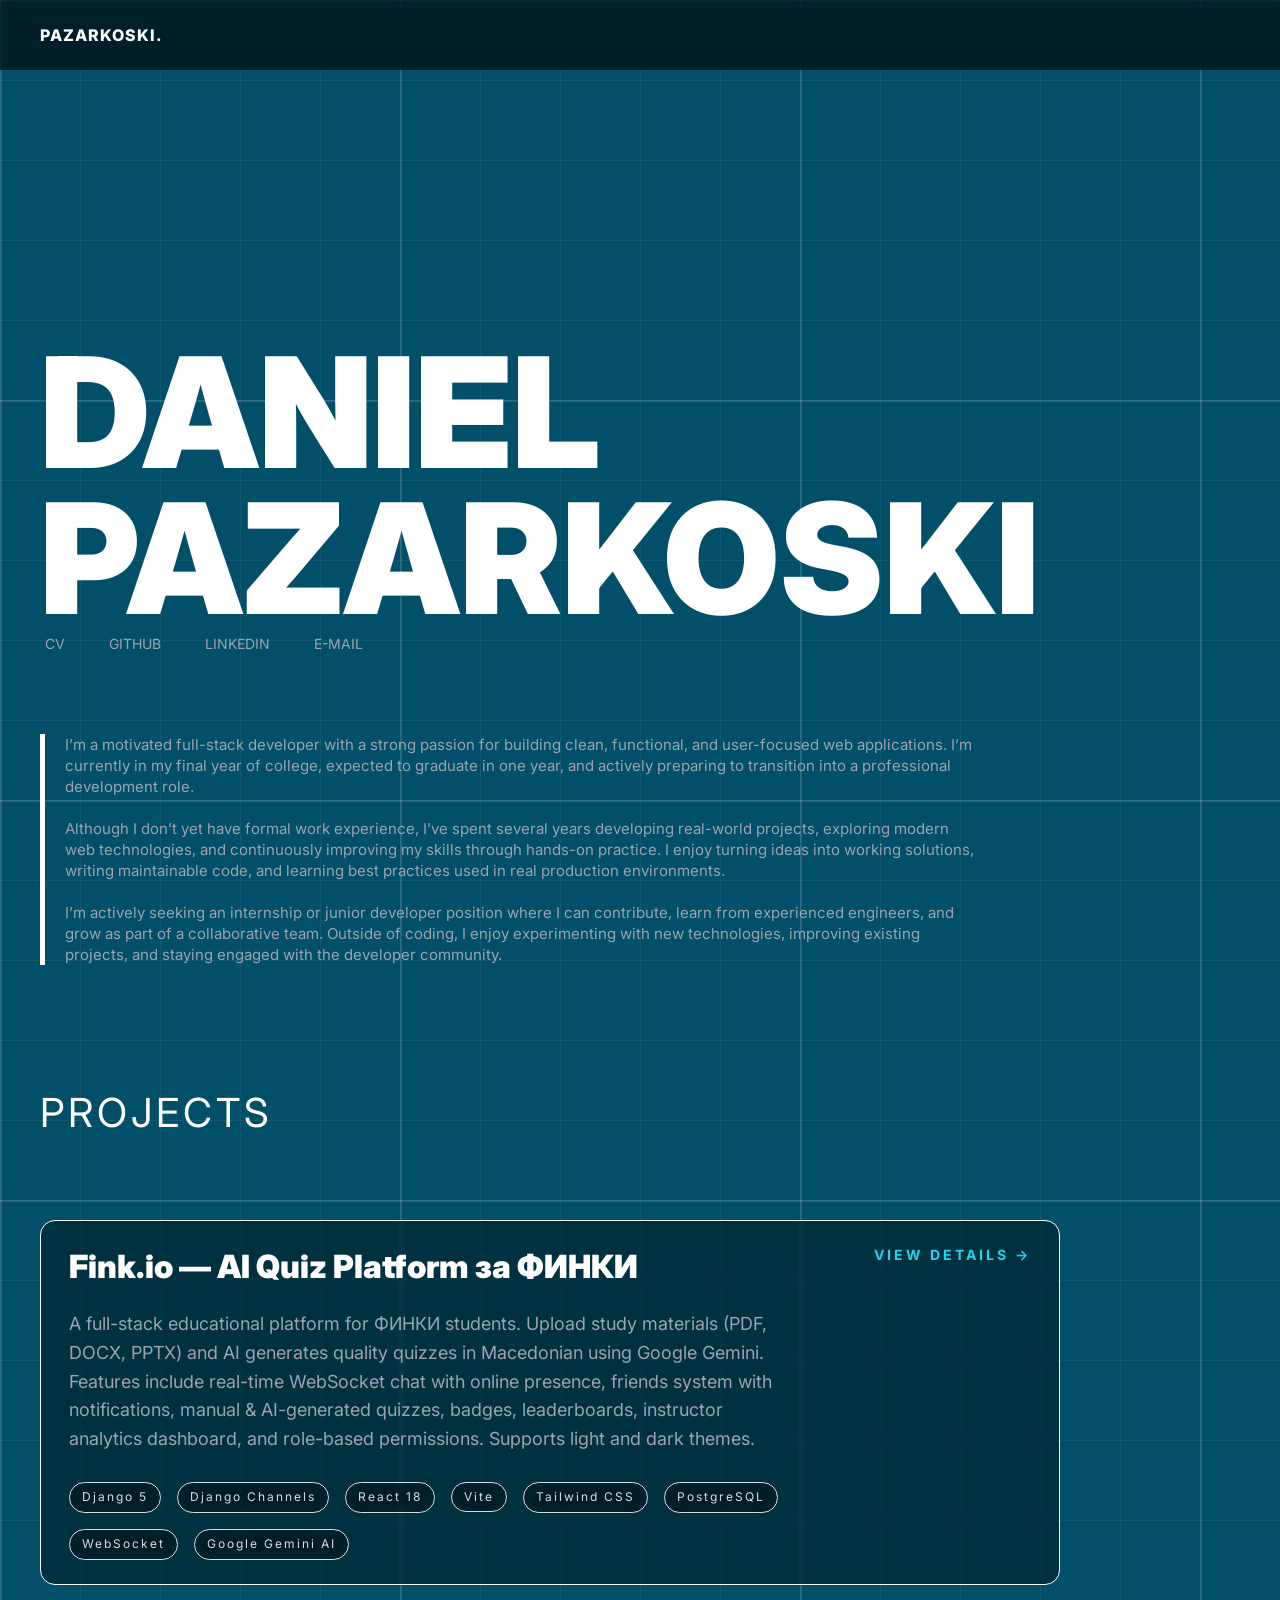
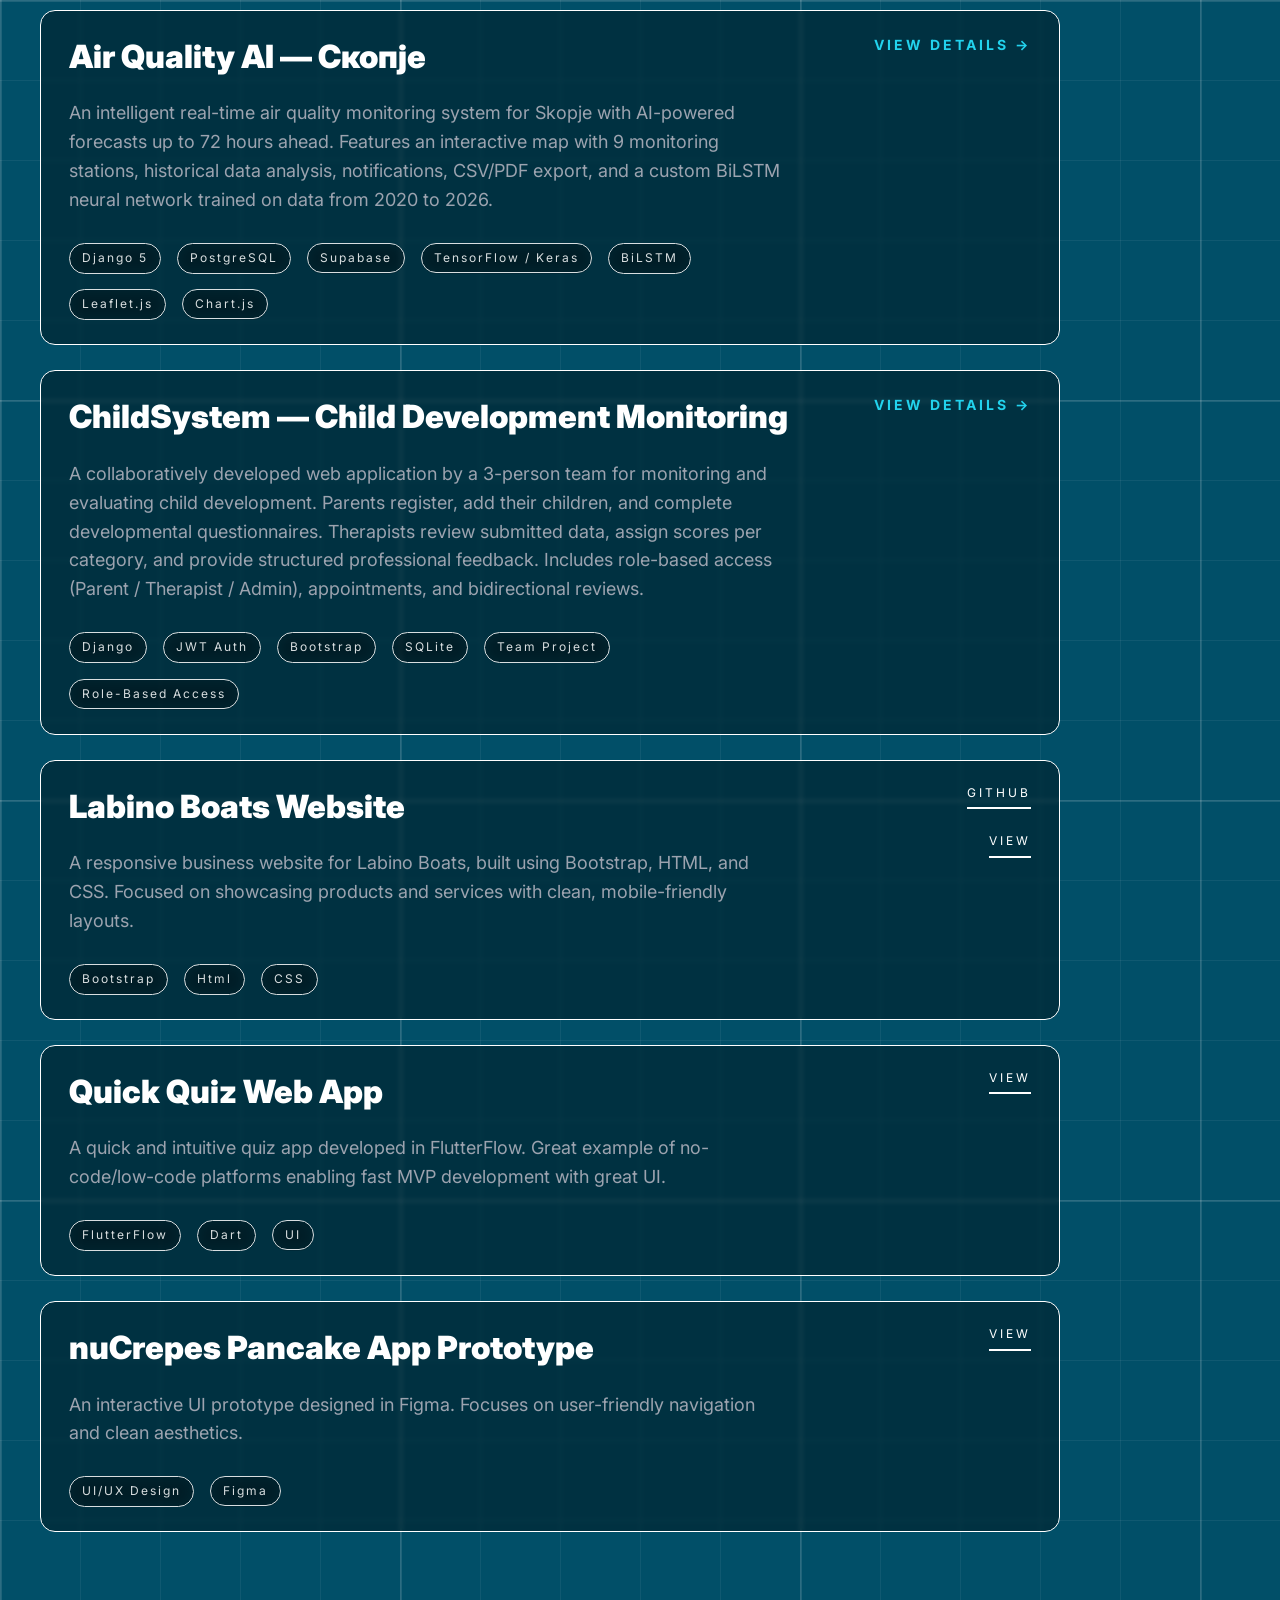
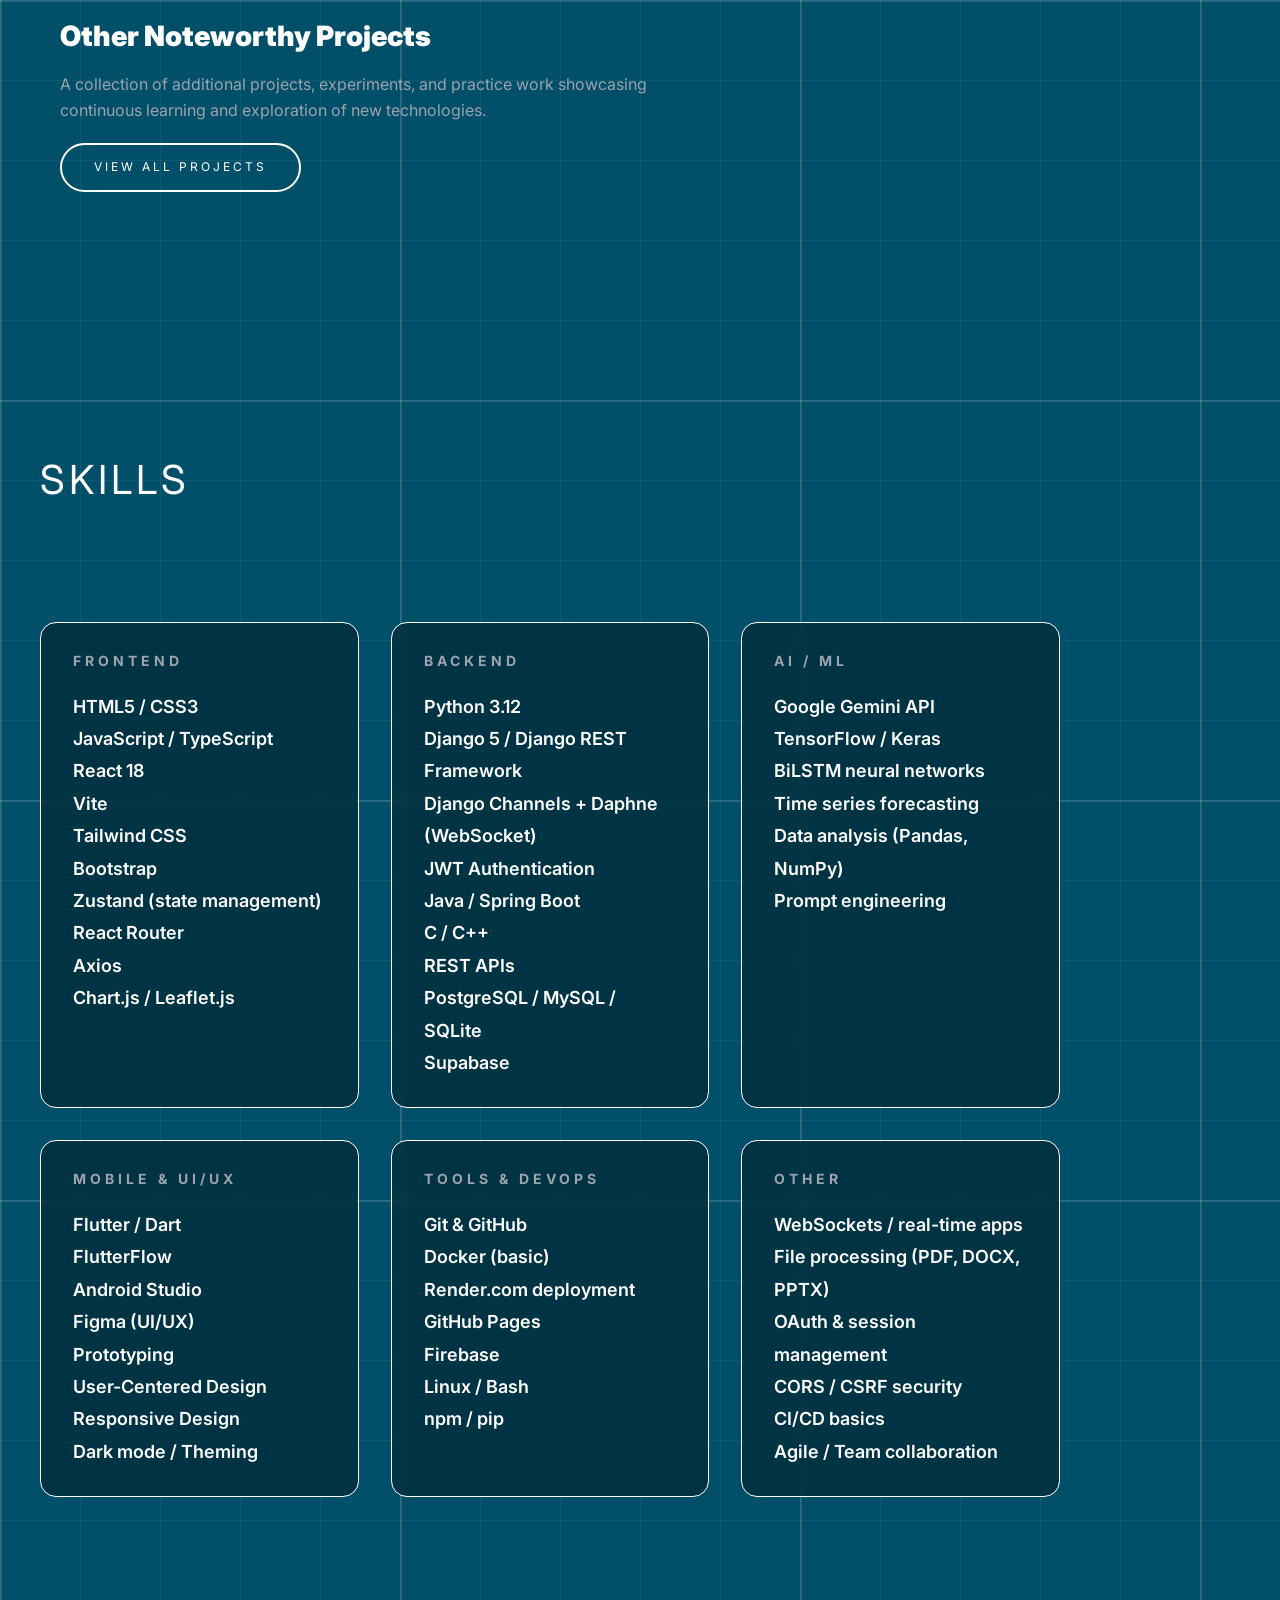
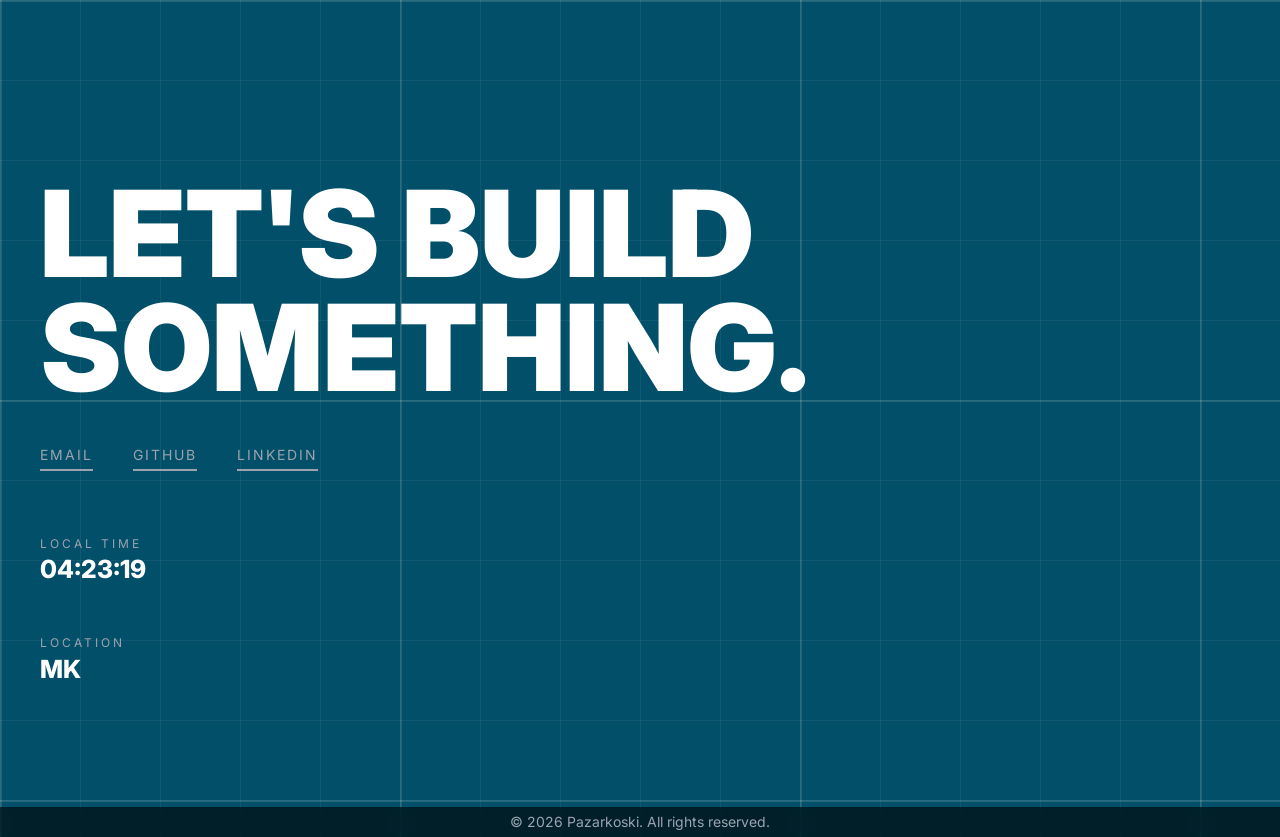
==== commit 0fe723c4: "updated air_quality and add child-system web app details" ====
--- a/index.html
+++ b/index.html
@@ -553,6 +553,29 @@
       </div>
     </a>
 
+    <a href="projects/child-system.html" class="project project-clickable">
+      <div class="project-main">
+        <h3>ChildSystem — Child Development Monitoring</h3>
+
+        <p>
+          A collaboratively developed web application by a 3-person team for monitoring and evaluating child development. Parents register, add their children, and complete developmental questionnaires. Therapists review submitted data, assign scores per category, and provide structured professional feedback. Includes role-based access (Parent / Therapist / Admin), appointments, and bidirectional reviews.
+        </p>
+
+        <div class="project-tags">
+          <span>Django</span>
+          <span>JWT Auth</span>
+          <span>Bootstrap</span>
+          <span>SQLite</span>
+          <span>Team Project</span>
+          <span>Role-Based Access</span>
+        </div>
+      </div>
+
+      <div class="project-links">
+        <span class="project-cta">VIEW DETAILS →</span>
+      </div>
+    </a>
+
     <div class="project">
       <div class="project-main">
         <h3>Labino Boats Website</h3>
@@ -613,27 +636,6 @@
       </div>
     </div>
 
-    <div class="project">
-      <div class="project-main">
-        <h3>Child Development Monitoring Web App</h3>
-
-        <p>
-          A web application developed collaboratively by a team to monitor and evaluate child development. Parents can register, add children, and complete questionnaires, while therapists review data, assign scores, and provide feedback. Supports early detection of developmental issues and improves communication between parents and specialists.
-        </p>
-
-        <div class="project-tags">
-          <span>Python / Django</span>
-          <span>HTML</span>
-          <span>CSS</span>
-          <span>JSON</span>
-          <span>SQLite</span>
-        </div>
-      </div>
-
-      <div class="project-links">
-        <a href="https://github.com/Pazarkoskid/ChildSystem">VIEW</a>
-      </div>
-    </div>
     <div class="other-projects">
       <h3>Other Noteworthy Projects</h3>
       <p>
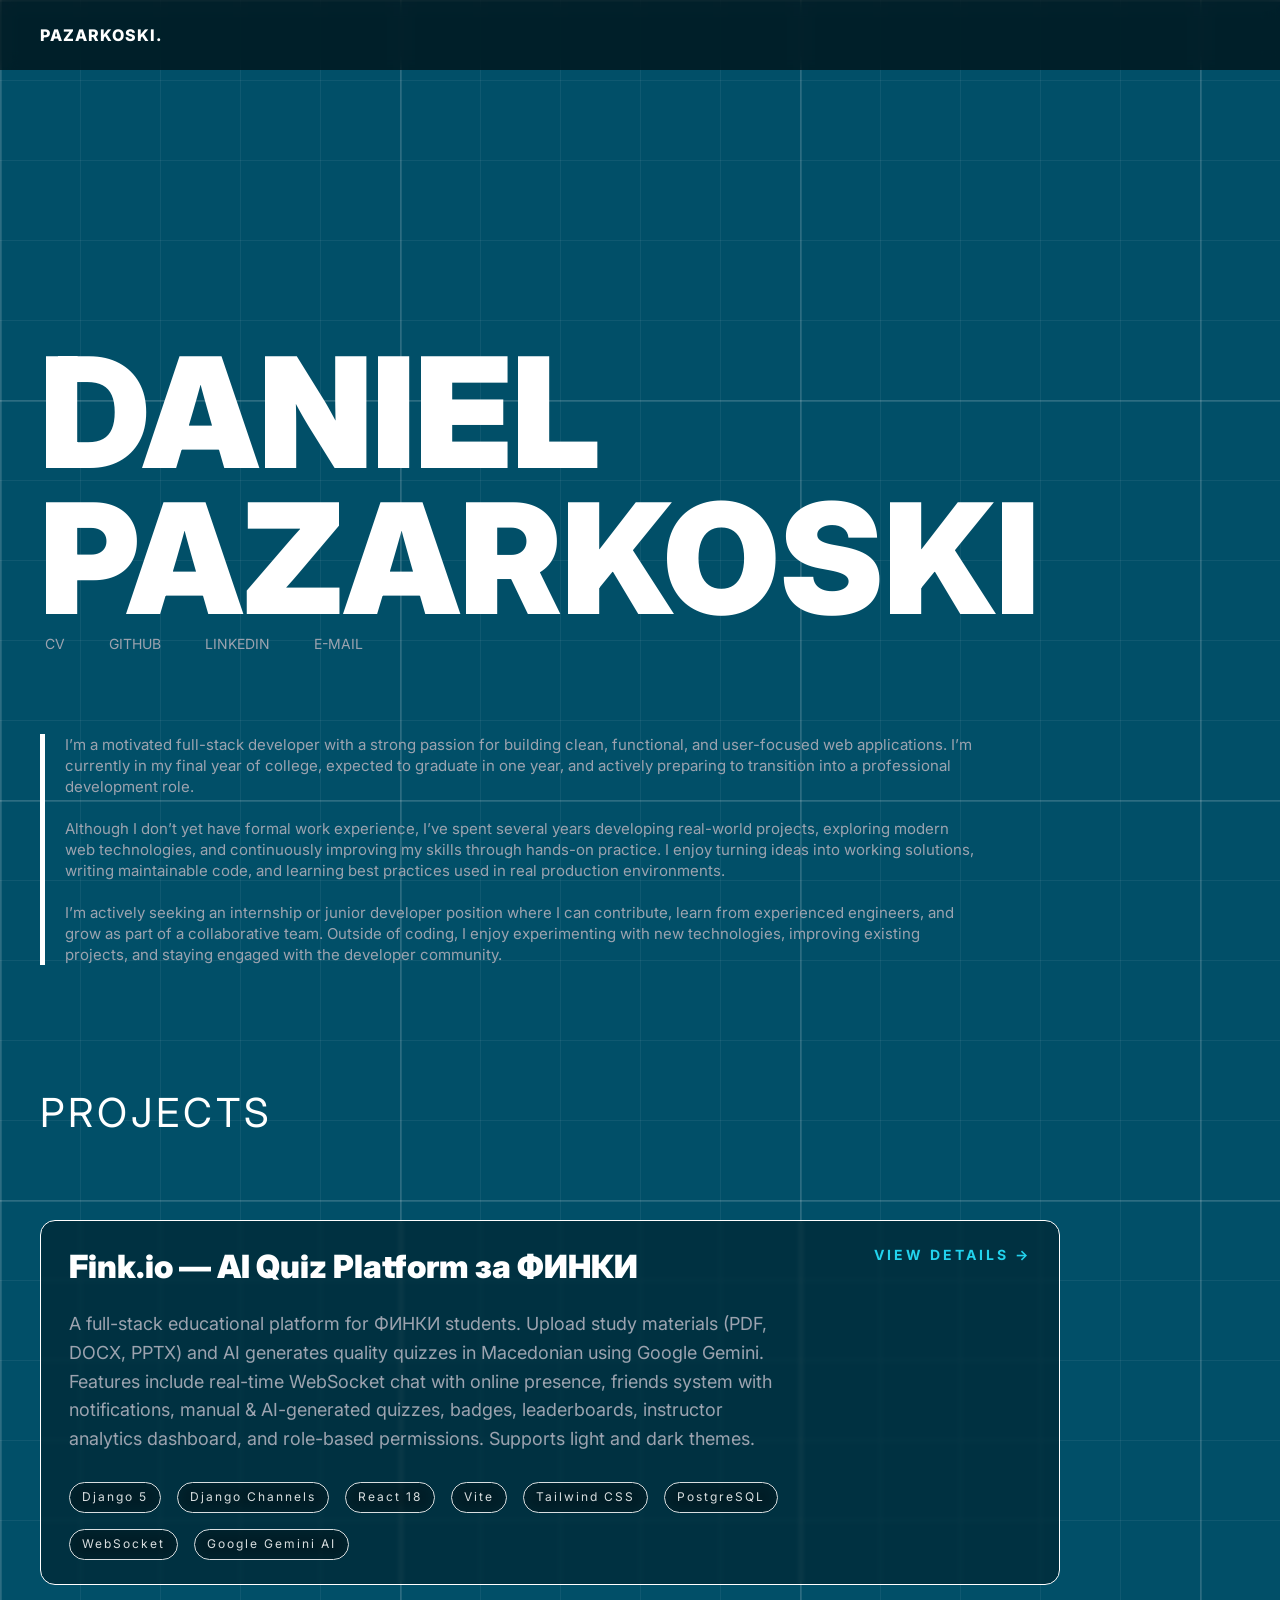
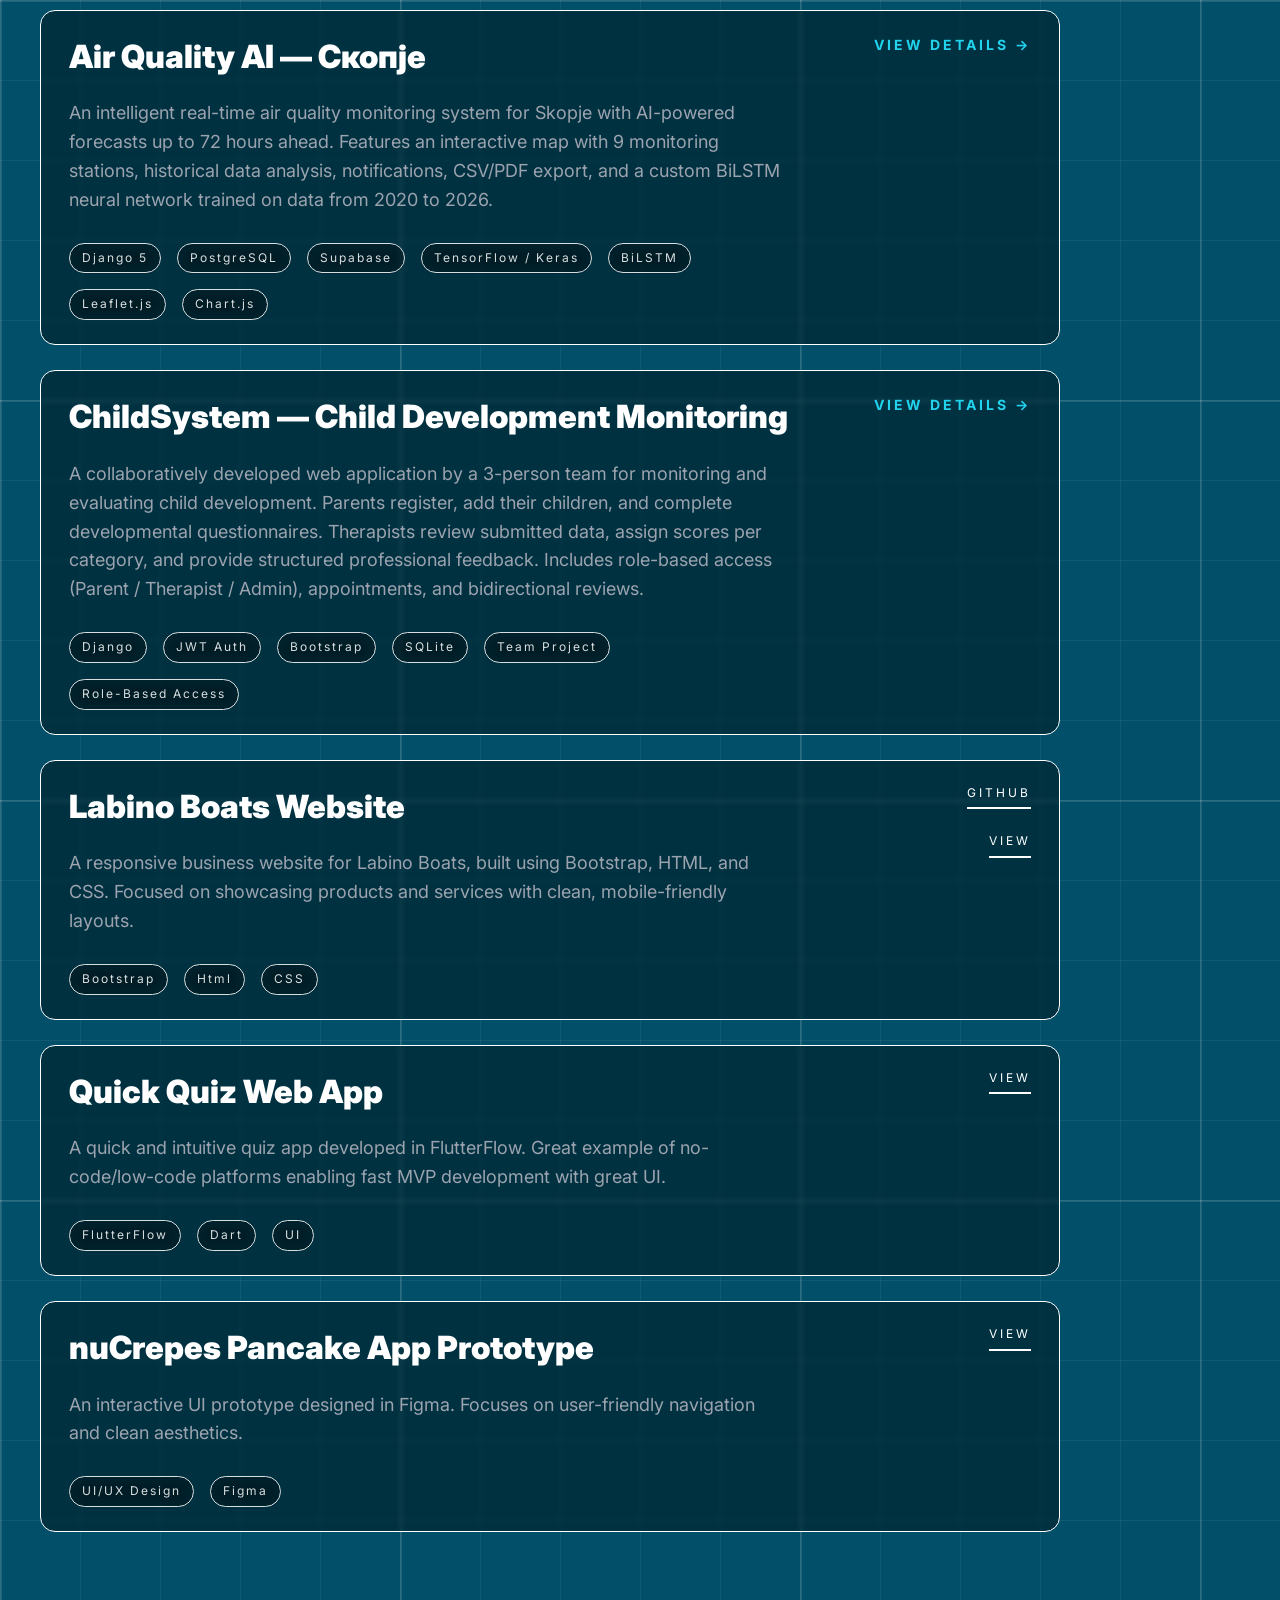
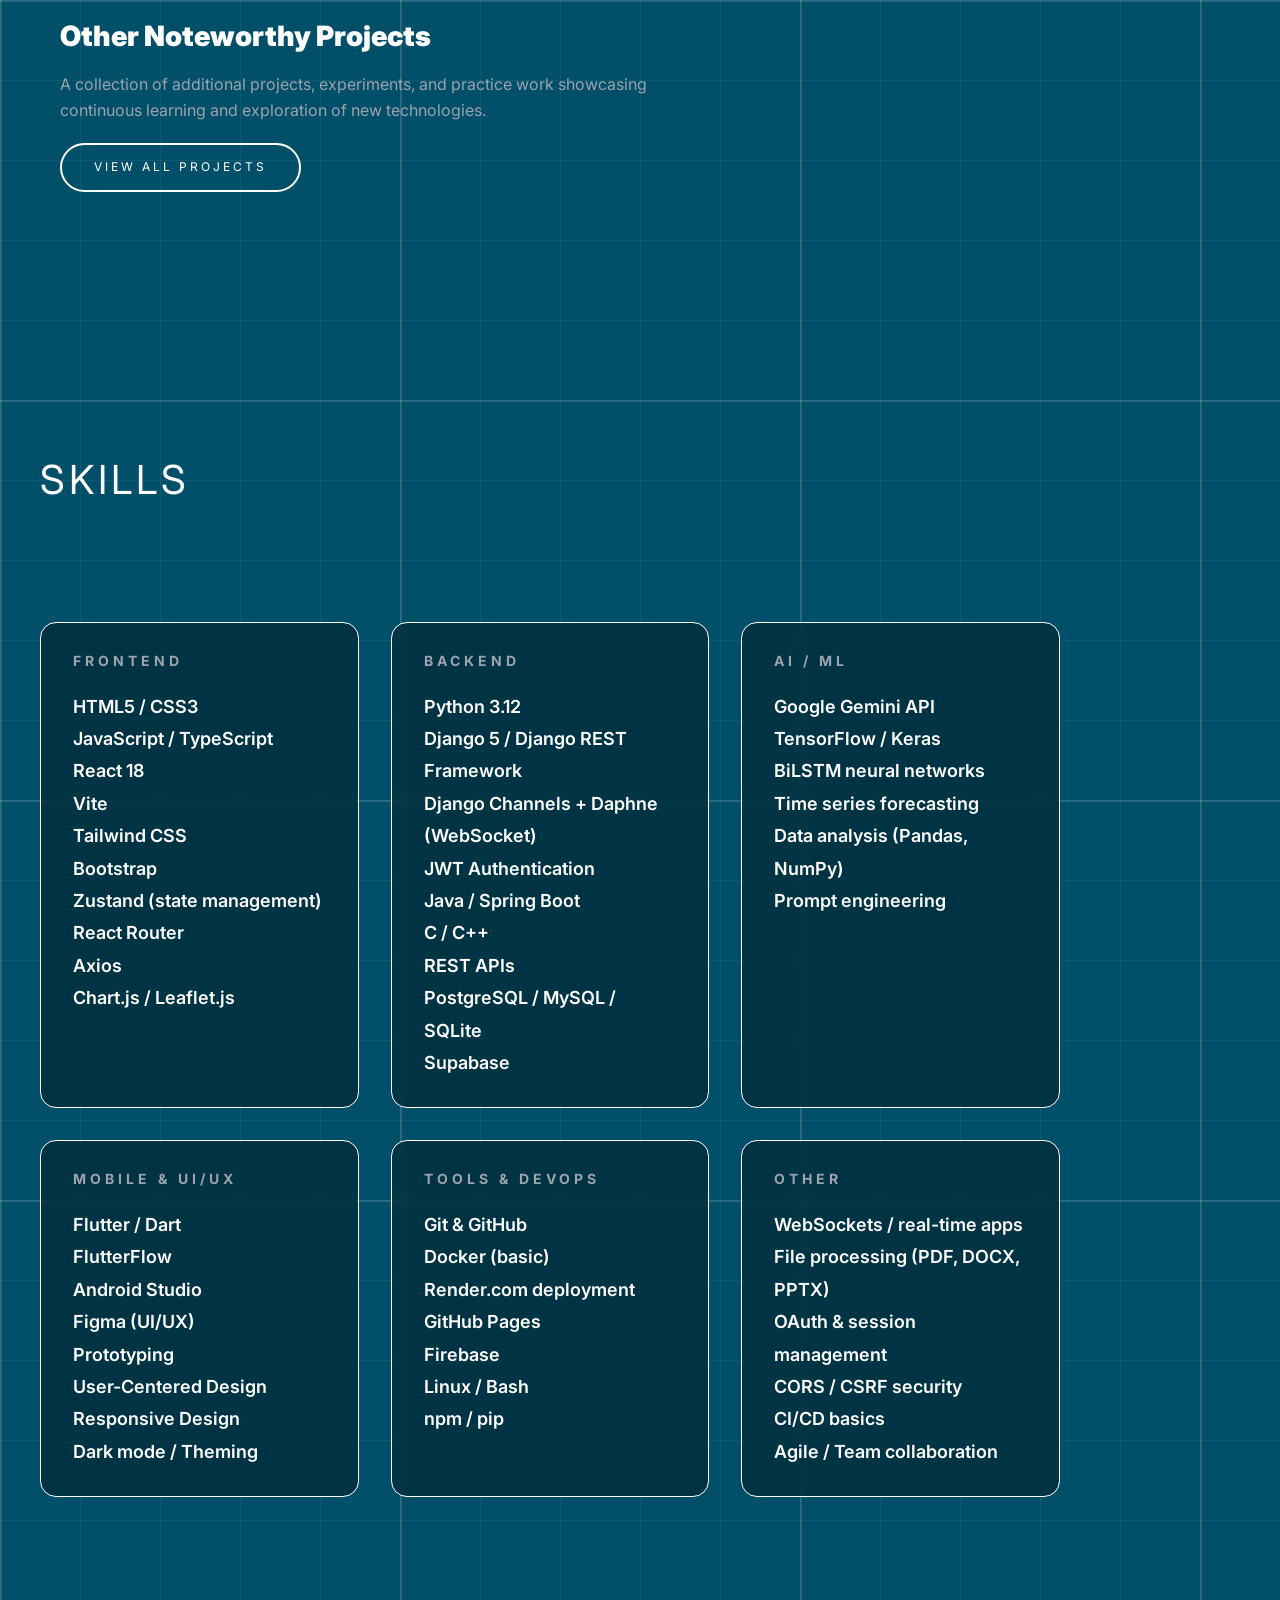
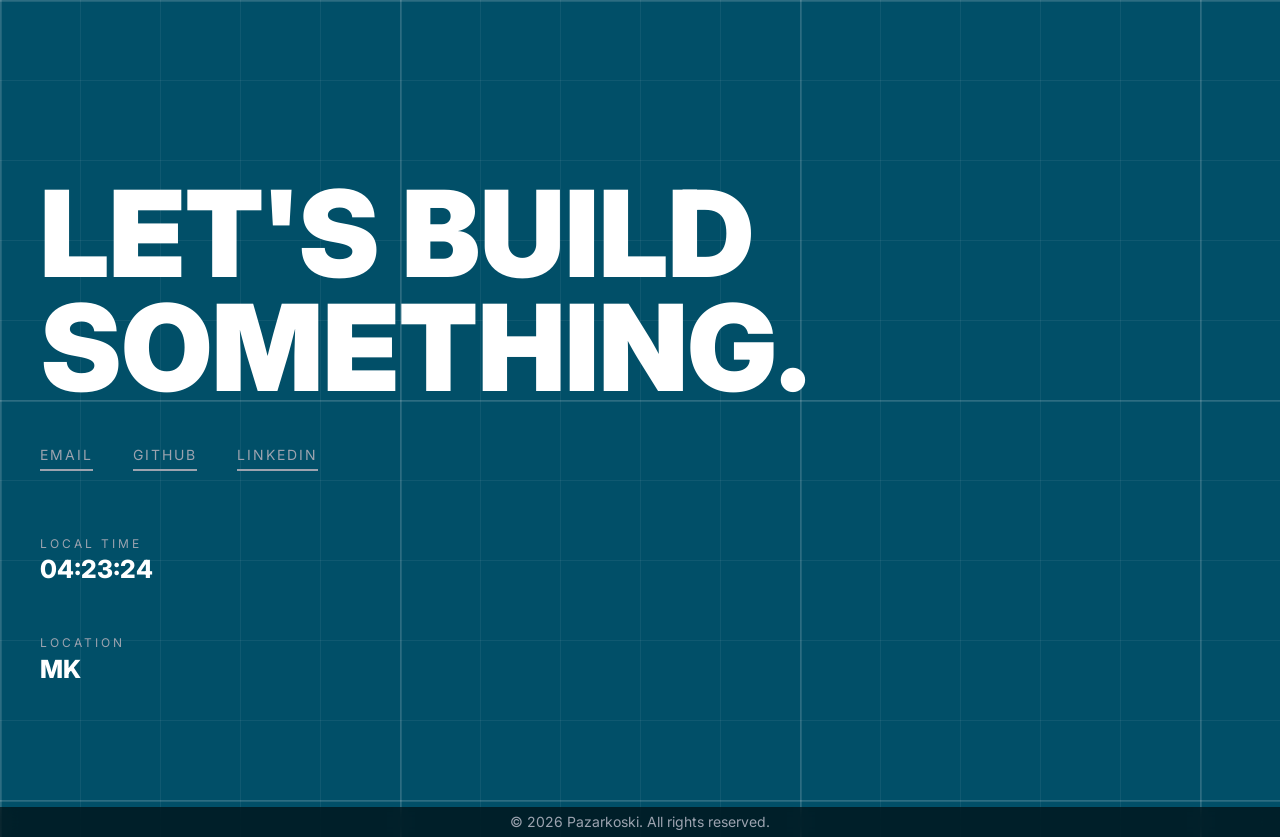
==== commit 63b026d6: "Mobile + tablet responsive fixes" ====
--- a/index.html
+++ b/index.html
@@ -27,6 +27,7 @@
       background-color: var(--bg);
       color: var(--fg);
       line-height: 1.4;
+      overflow-x: hidden;
       --grid-thin: rgba(255,255,255,0.06);
       --grid-thick: rgba(255,255,255,0.12);
       --diag: rgba(255,255,255,0.04);
@@ -371,86 +372,244 @@
       color: var(--fg);
     }
 
-    @media (max-width: 900px) {
+    /* ============ TABLET (max 1024px) ============ */
+    @media (max-width: 1024px) {
+      header {
+        padding: 16px 24px;
+      }
+      nav a {
+        margin-left: 16px;
+        font-size: 12px;
+      }
+      .hero {
+        padding: 0 24px;
+      }
+      .hero h1 {
+        font-size: clamp(60px, 12vw, 120px);
+      }
       .skills-grid {
+        grid-template-columns: repeat(2, 1fr);
+      }
+      .project {
+        gap: 40px;
+      }
+      a.project-clickable {
+        gap: 40px;
+      }
+    }
+
+    /* ============ MOBILE (max 768px) ============ */
+    @media (max-width: 768px) {
+      body {
+        background-size: 60px 60px, 60px 60px, 300px 300px, 300px 300px;
+      }
+
+      /* Header */
+      header {
+        padding: 14px 16px;
+        flex-wrap: nowrap;
+        gap: 8px;
+      }
+      .logo {
+        font-size: 14px;
+      }
+      nav {
+        display: flex;
+        flex-wrap: nowrap;
+        gap: 14px;
+      }
+      nav a {
+        margin-left: 0;
+        font-size: 10px;
+        letter-spacing: 0.5px;
+        white-space: nowrap;
+      }
+
+      /* Hero */
+      .hero {
+        margin-top: 80px;
+        padding: 40px 20px 60px;
+        text-align: left;
+      }
+      .hero h1 {
+        font-size: clamp(40px, 13vw, 80px);
+        font-weight: 900;
+        line-height: 1;
+        margin-bottom: 24px;
+      }
+      .hero p {
+        font-size: 14px;
+        padding-left: 0;
+        max-width: 100%;
+        line-height: 1.6;
+        margin-bottom: 20px;
+      }
+      .hero .label {
+        font-size: 10px;
+        letter-spacing: 2px;
+      }
+      .hero .meta-left,
+      .hero .meta-right {
+        display: block;
+        margin-top: 12px;
+        text-align: left;
+      }
+
+      /* Parag (about) */
+      .parag {
+        margin-left: 16px !important;
+        margin-right: 16px;
+        padding-left: 14px !important;
+        padding-right: 0 !important;
+        max-width: 100% !important;
+        font-size: 14px !important;
+        border-left-width: 3px !important;
+      }
+      .parag p {
+        line-height: 1.65;
+      }
+
+      /* Sections */
+      section {
+        padding: 60px 20px !important;
+        max-width: 100% !important;
+      }
+      .title-label {
+        font-size: 20px !important;
+        letter-spacing: 2px;
+        margin-bottom: 32px !important;
+      }
+
+      /* Projects */
+      .project,
+      a.project-clickable {
         grid-template-columns: 1fr;
-      }
-
-      .skill-card li {
-        font-size: 16px;
-      }
-
-      section {
-        grid-template-columns: 1fr;
-      }
-      .hero h1 {
-        font-size: clamp(50px, 12vw, 160px);
-        font-weight: 900;
-        line-height: 0.95;
-      }
-      .hero{
-        margin-top: 85%;
-      }
-      nav a {
-        margin-right: 20px;
-        font-size: 14px;
-        color: var(--muted);
         gap: 16px;
-      }
-
-      .hero p {
+        padding: 20px;
+      }
+      .project h3 {
+        font-size: 22px !important;
+        line-height: 1.2;
+      }
+      .project p {
+        font-size: 14px !important;
+        line-height: 1.6;
+      }
+      .project-tags {
+        gap: 8px;
+        margin-top: 16px;
+      }
+      .project-tags span {
         font-size: 10px;
-        padding-left: 500px;
-      }
-
-      .project {
-        grid-template-columns: 1fr;
-        gap: 30px;
-      }
-
+        padding: 4px 10px;
+        letter-spacing: 1px;
+      }
       .project-links {
         align-items: flex-start;
         flex-direction: row;
-        gap: 40px;
-      }
+        flex-wrap: wrap;
+        gap: 12px;
+        margin-top: 8px;
+      }
+      .project-links a {
+        font-size: 11px;
+        letter-spacing: 1.5px;
+        padding: 8px 16px;
+        border: 1px solid rgba(255,255,255,0.3);
+        border-radius: 999px;
+      }
+      .project-cta {
+        font-size: 12px;
+        letter-spacing: 2px;
+        padding: 8px 14px;
+        border: 1px solid #22d3ee;
+        border-radius: 999px;
+        display: inline-block;
+      }
+
+      /* Skills */
+      .skills {
+        padding: 60px 20px !important;
+      }
+      .skills-grid {
+        grid-template-columns: 1fr;
+        gap: 20px;
+      }
+      .skill-card {
+        padding: 20px 24px;
+      }
+      .skill-card h4 {
+        font-size: 14px;
+      }
+      .skill-card li {
+        font-size: 14px;
+      }
+
+      /* CTA */
       .cta {
         grid-template-columns: 1fr;
-        gap: 80px;
+        gap: 40px;
+        padding: 80px 20px !important;
       }
       .cta h2 {
-        font-size: clamp(46px, 10vw, 120px);
+        font-size: clamp(36px, 10vw, 80px);
         font-weight: 900;
         line-height: 0.95;
       }
       .cta-links {
-        margin-top: 15px;
-        display: flex;
-        gap: 30px;
-        font-size: 10px;
-        letter-spacing: 2px;
+        flex-wrap: wrap;
+        gap: 16px;
+        font-size: 11px;
+        letter-spacing: 1.5px;
       }
       .meta-right {
         text-align: left;
-        margin-bottom: -50px;
+      }
+
+      /* Other projects */
+      .other-projects {
+        padding: 20px !important;
       }
       .other-projects h3 {
-        font-size: 22px;
-      }
-
+        font-size: 18px;
+      }
       .other-projects p {
-        font-size: 14px;
+        font-size: 13px;
       }
       .other-projects-btn {
-        display: inline-block;
-        font-size: 8px;
-        letter-spacing: 3px;
-        padding: 10px 23px;
-        border-radius: 999px;
-        border: 2px solid var(--fg);
-        color: var(--fg);
-        transition: transform 0.25s ease, box-shadow 0.25s ease, opacity 0.25s ease;
-      }
-    }
+        font-size: 9px;
+        padding: 8px 18px;
+      }
+    }
+
+    /* ============ SMALL MOBILE (max 480px) ============ */
+    @media (max-width: 480px) {
+      header { padding: 10px 12px; }
+      .logo { font-size: 12px; }
+      nav { gap: 10px; }
+      nav a { font-size: 9px; letter-spacing: 0.3px; }
+      /* Hide email link on very small to save space */
+      nav a[href^="mailto"] { display: none; }
+
+      .hero h1 {
+        font-size: clamp(32px, 14vw, 56px);
+      }
+      .project h3 {
+        font-size: 18px !important;
+      }
+      .project-links {
+        flex-direction: column;
+        gap: 8px;
+      }
+      .cta h2 {
+        font-size: clamp(28px, 11vw, 56px);
+      }
+      .cta-links {
+        flex-direction: column;
+        gap: 12px;
+      }
+    }
+
     footer {
       padding-bottom: 5px;
       padding-top: 5px;
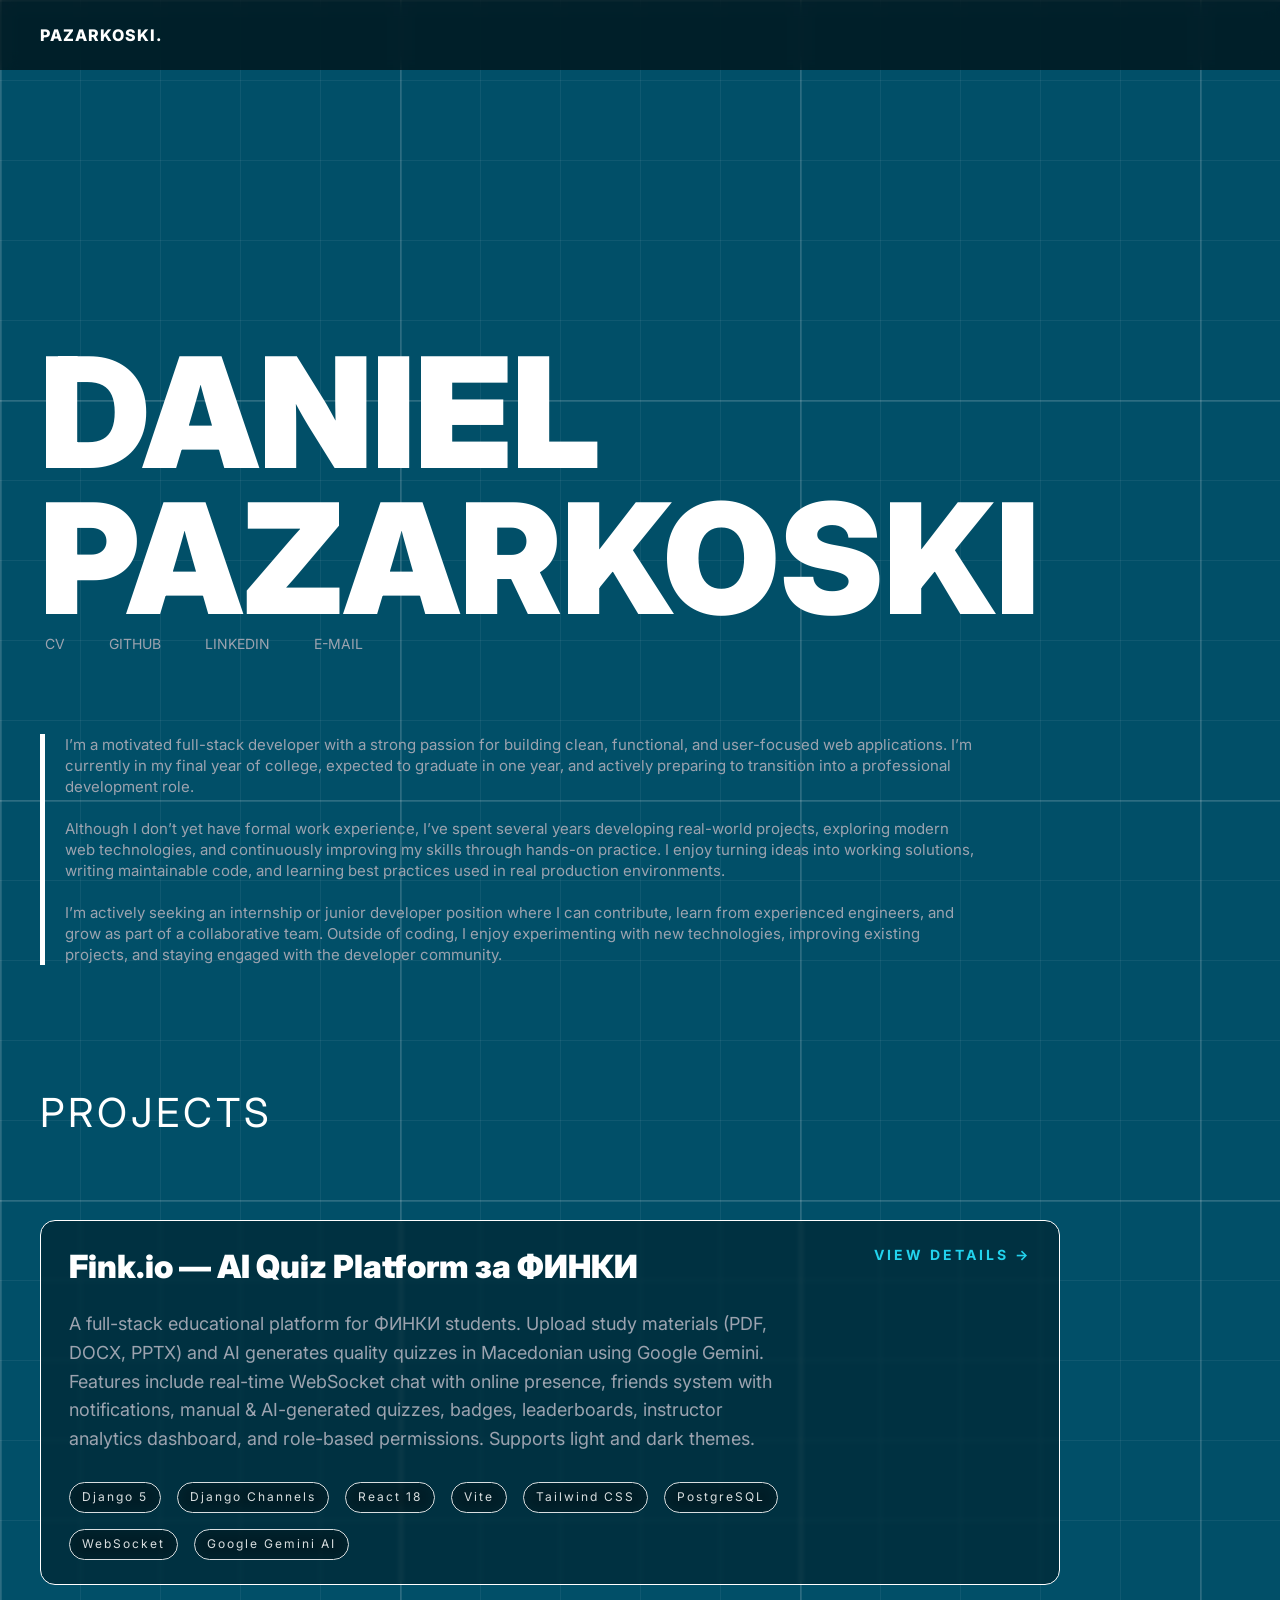
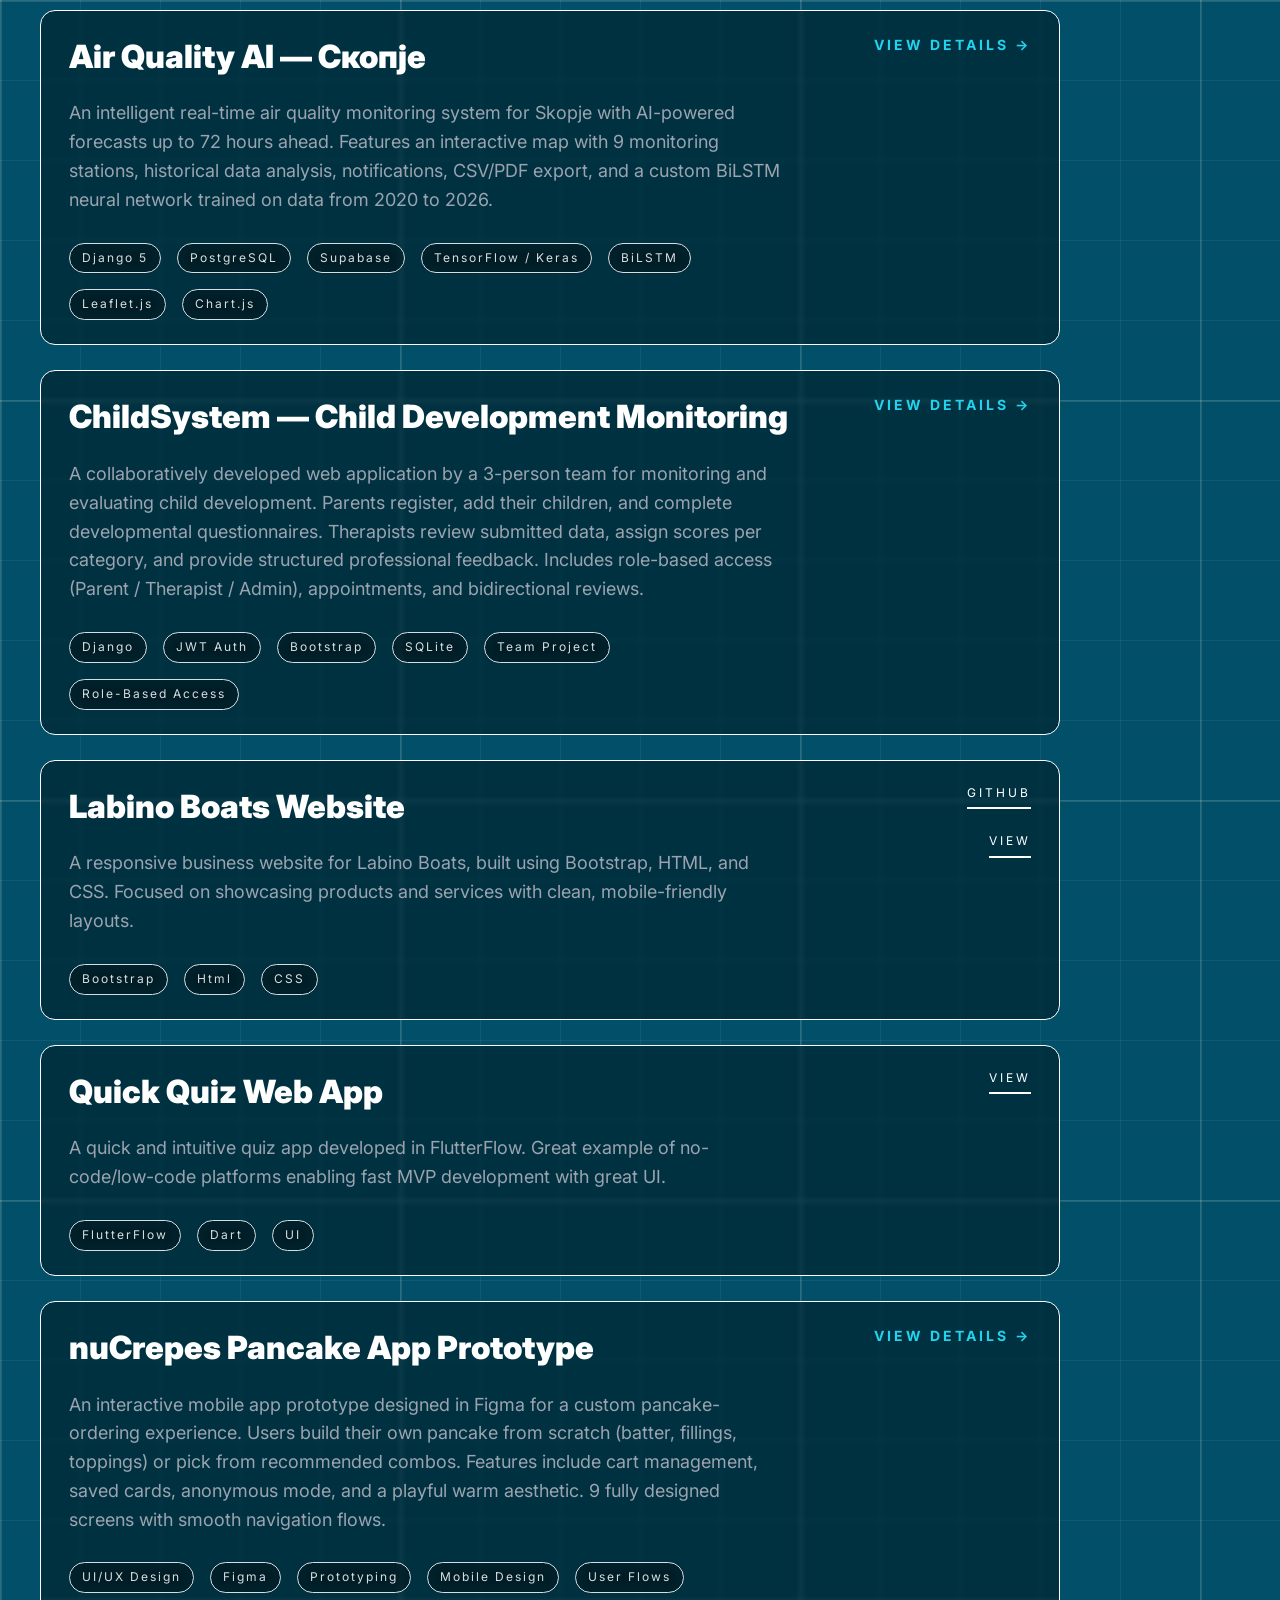
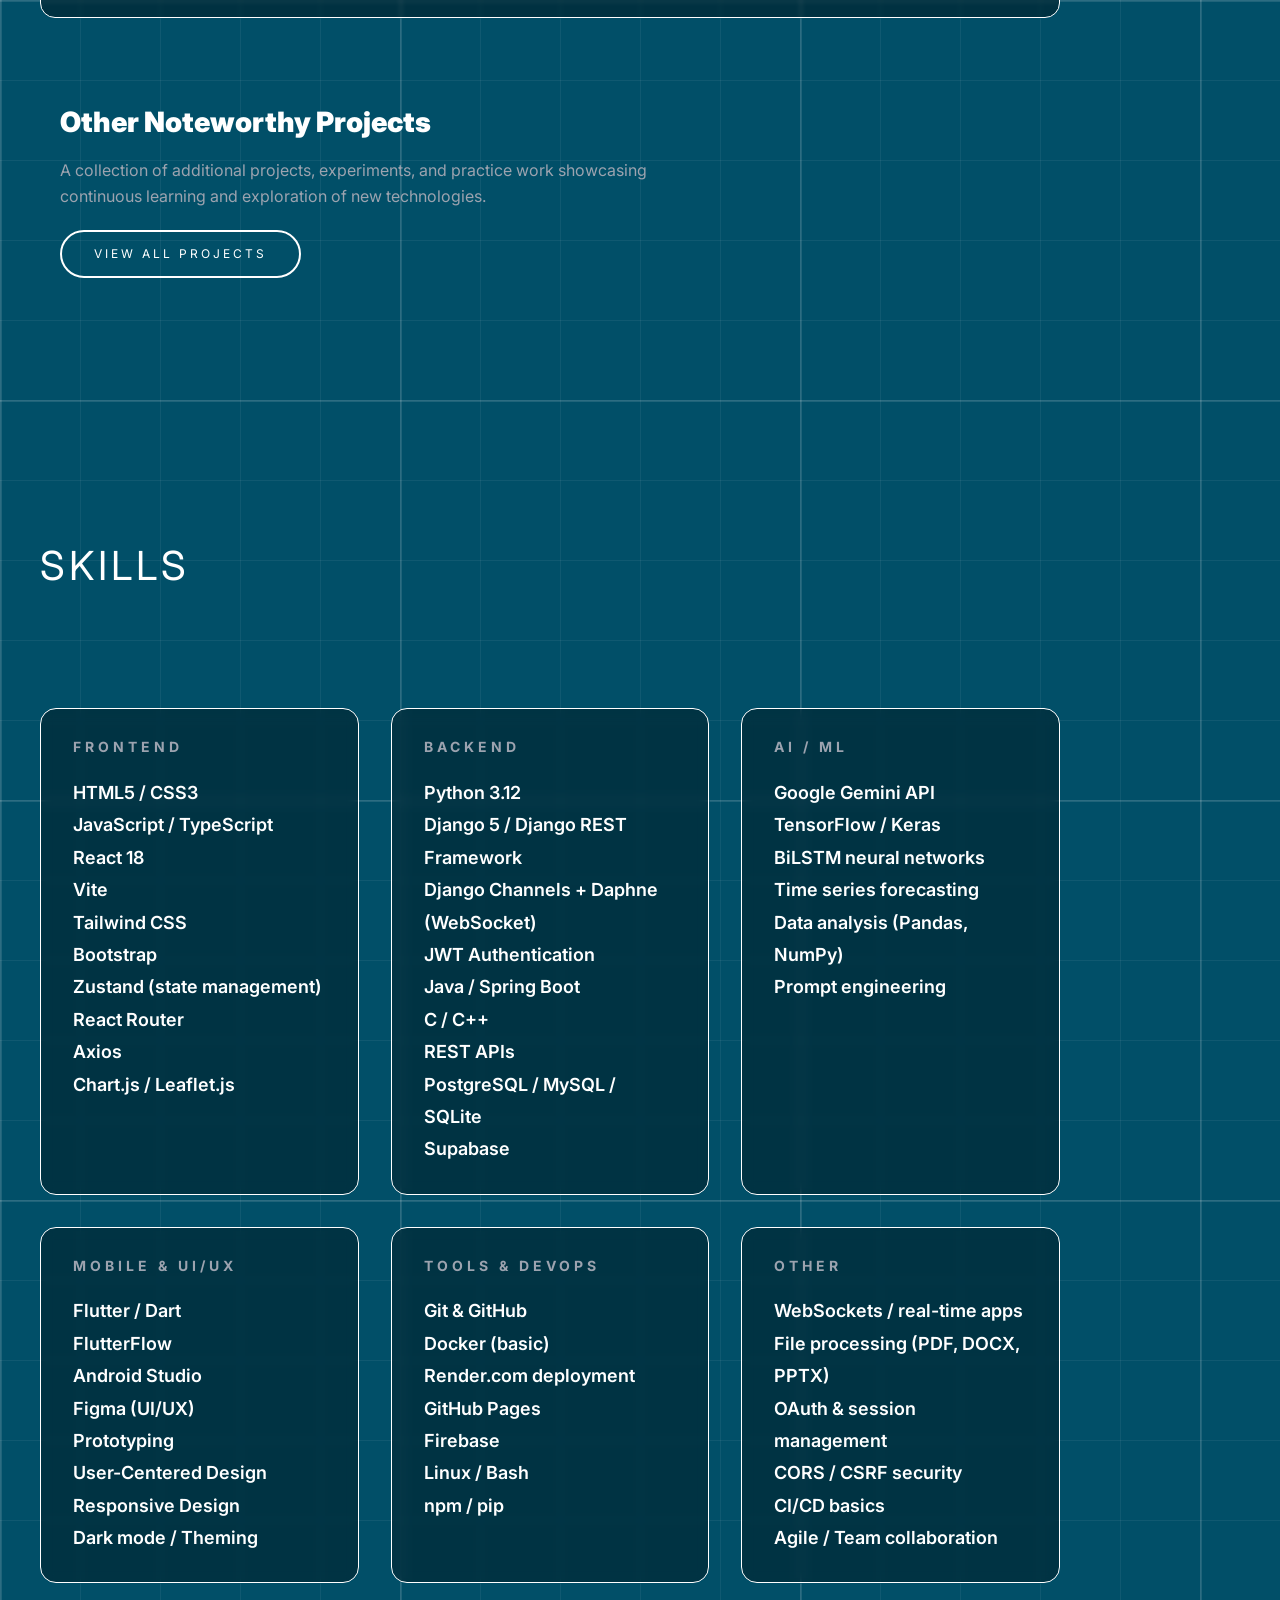
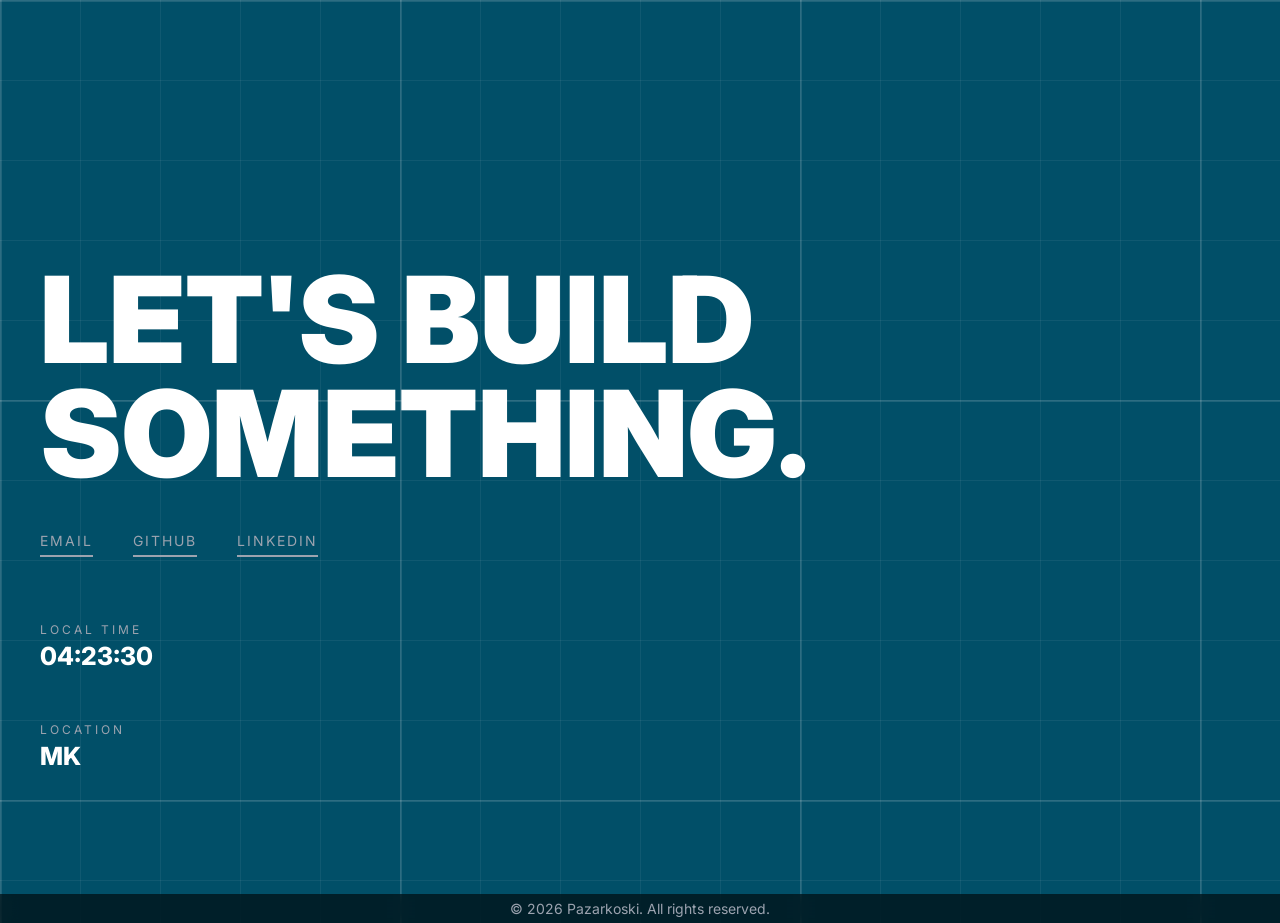
==== commit 6793f7e2: "update" ====
--- a/index.html
+++ b/index.html
@@ -776,24 +776,27 @@
       </div>
     </div>
 
-    <div class="project">
+    <a href="projects/nucrepes.html" class="project project-clickable">
       <div class="project-main">
         <h3>nuCrepes Pancake App Prototype</h3>
 
         <p>
-          An interactive UI prototype designed in Figma. Focuses on user-friendly navigation and clean aesthetics.
+          An interactive mobile app prototype designed in Figma for a custom pancake-ordering experience. Users build their own pancake from scratch (batter, fillings, toppings) or pick from recommended combos. Features include cart management, saved cards, anonymous mode, and a playful warm aesthetic. 9 fully designed screens with smooth navigation flows.
         </p>
 
         <div class="project-tags">
           <span>UI/UX Design</span>
           <span>Figma</span>
+          <span>Prototyping</span>
+          <span>Mobile Design</span>
+          <span>User Flows</span>
         </div>
       </div>
 
       <div class="project-links">
-        <a href="https://www.figma.com/community/file/1603537065595624034">VIEW</a>
-      </div>
-    </div>
+        <span class="project-cta">VIEW DETAILS →</span>
+      </div>
+    </a>
 
     <div class="other-projects">
       <h3>Other Noteworthy Projects</h3>
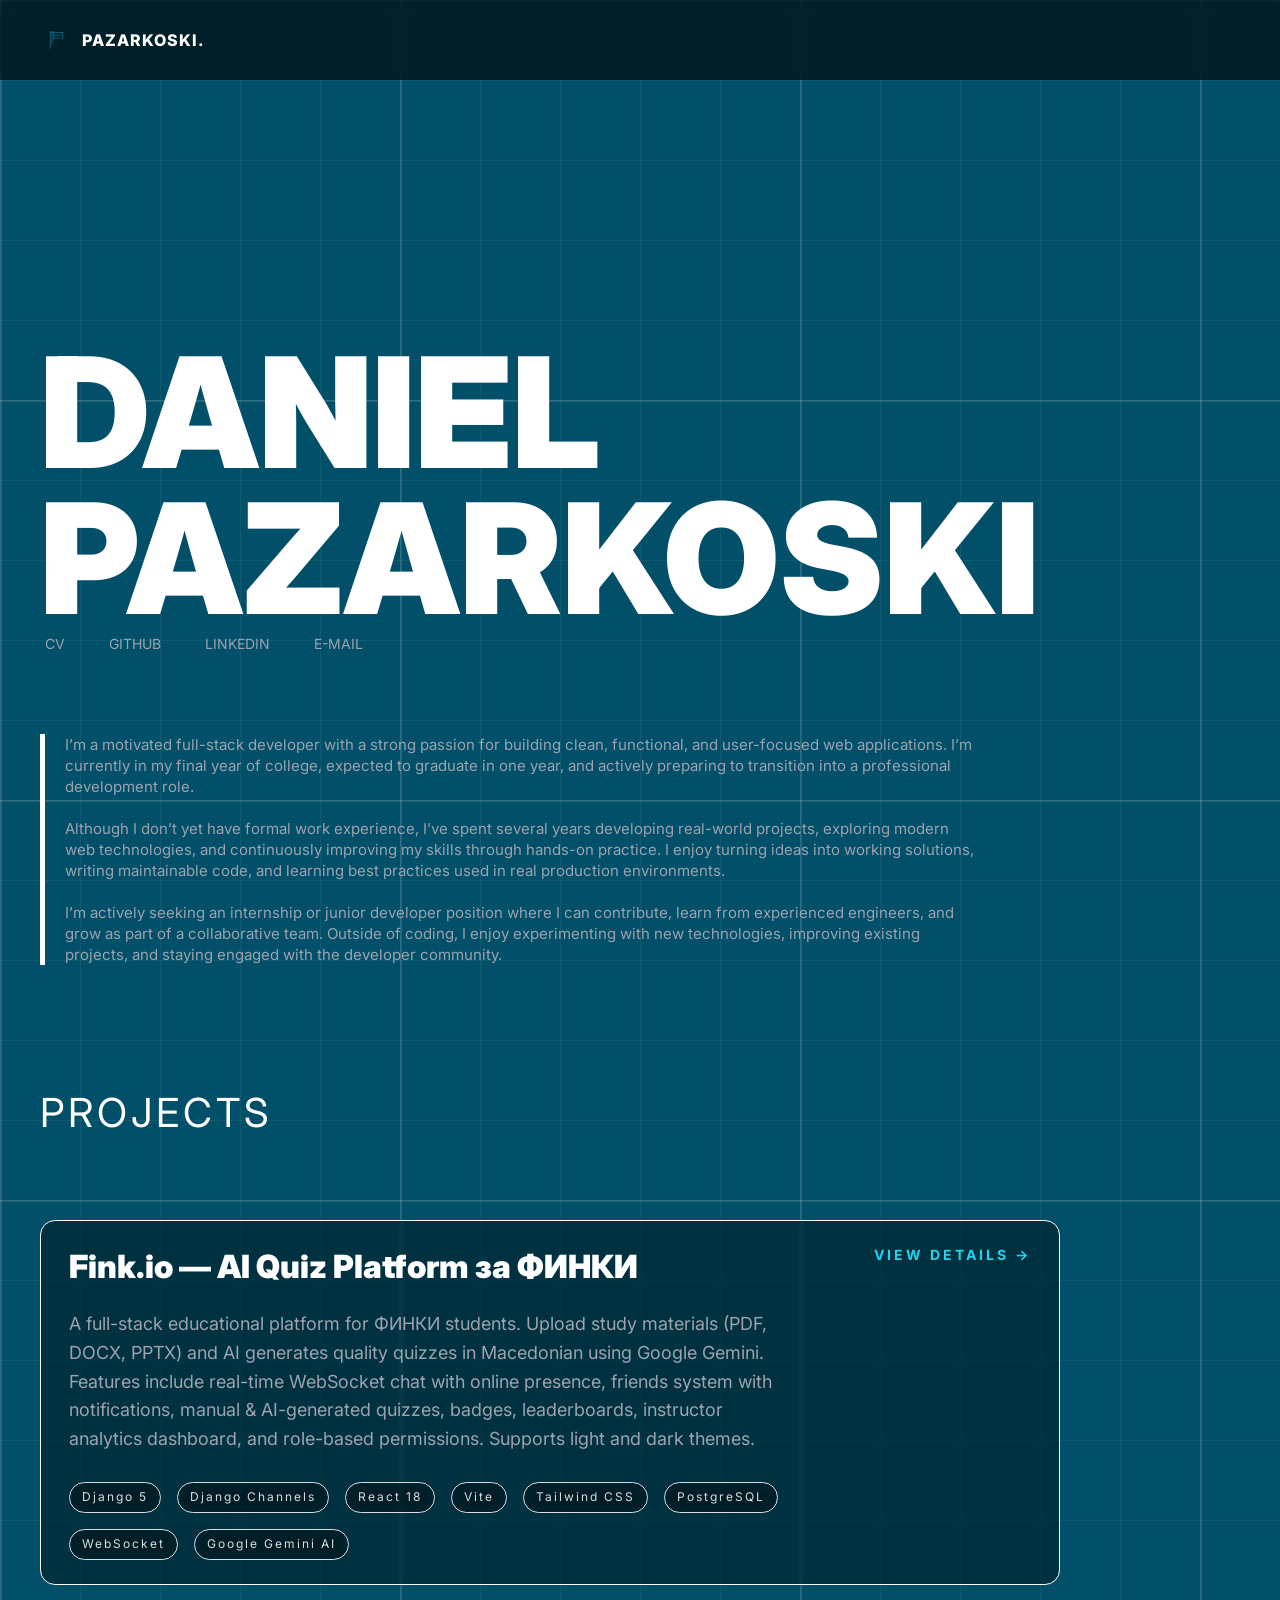
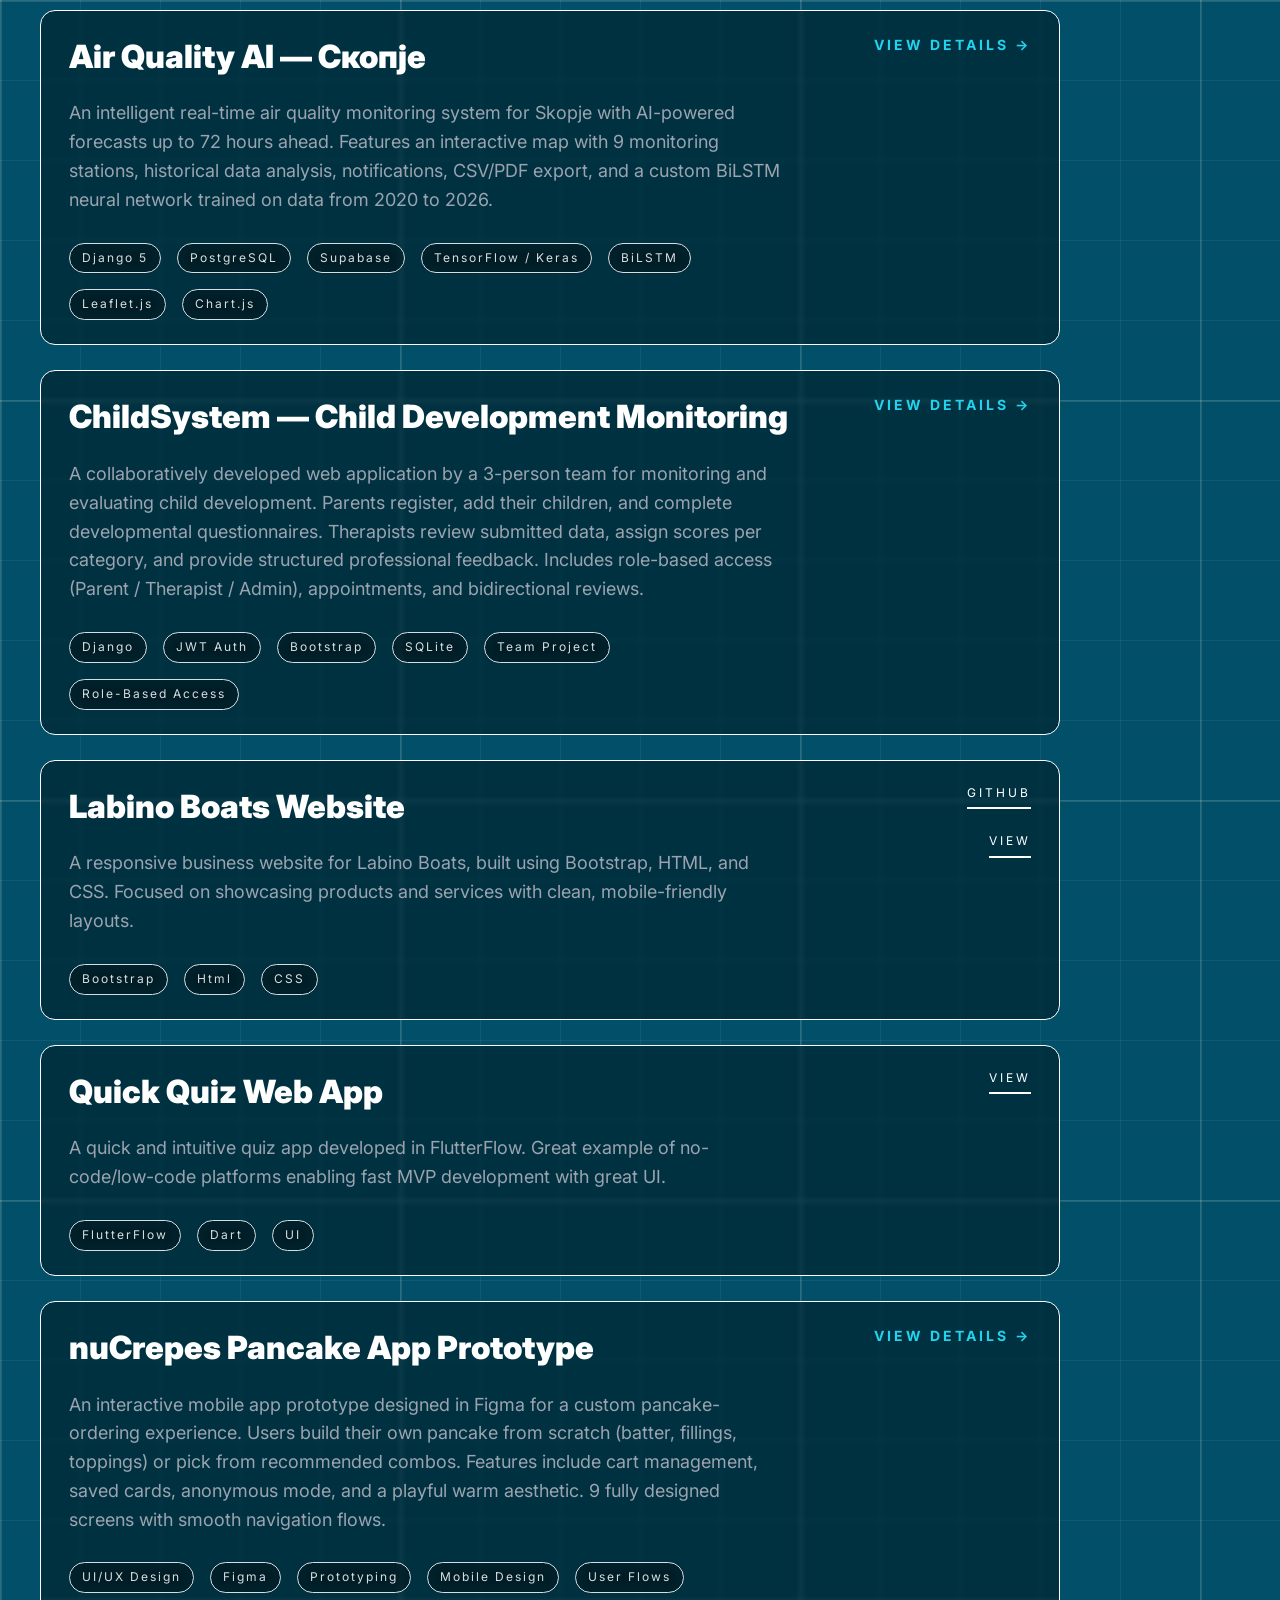
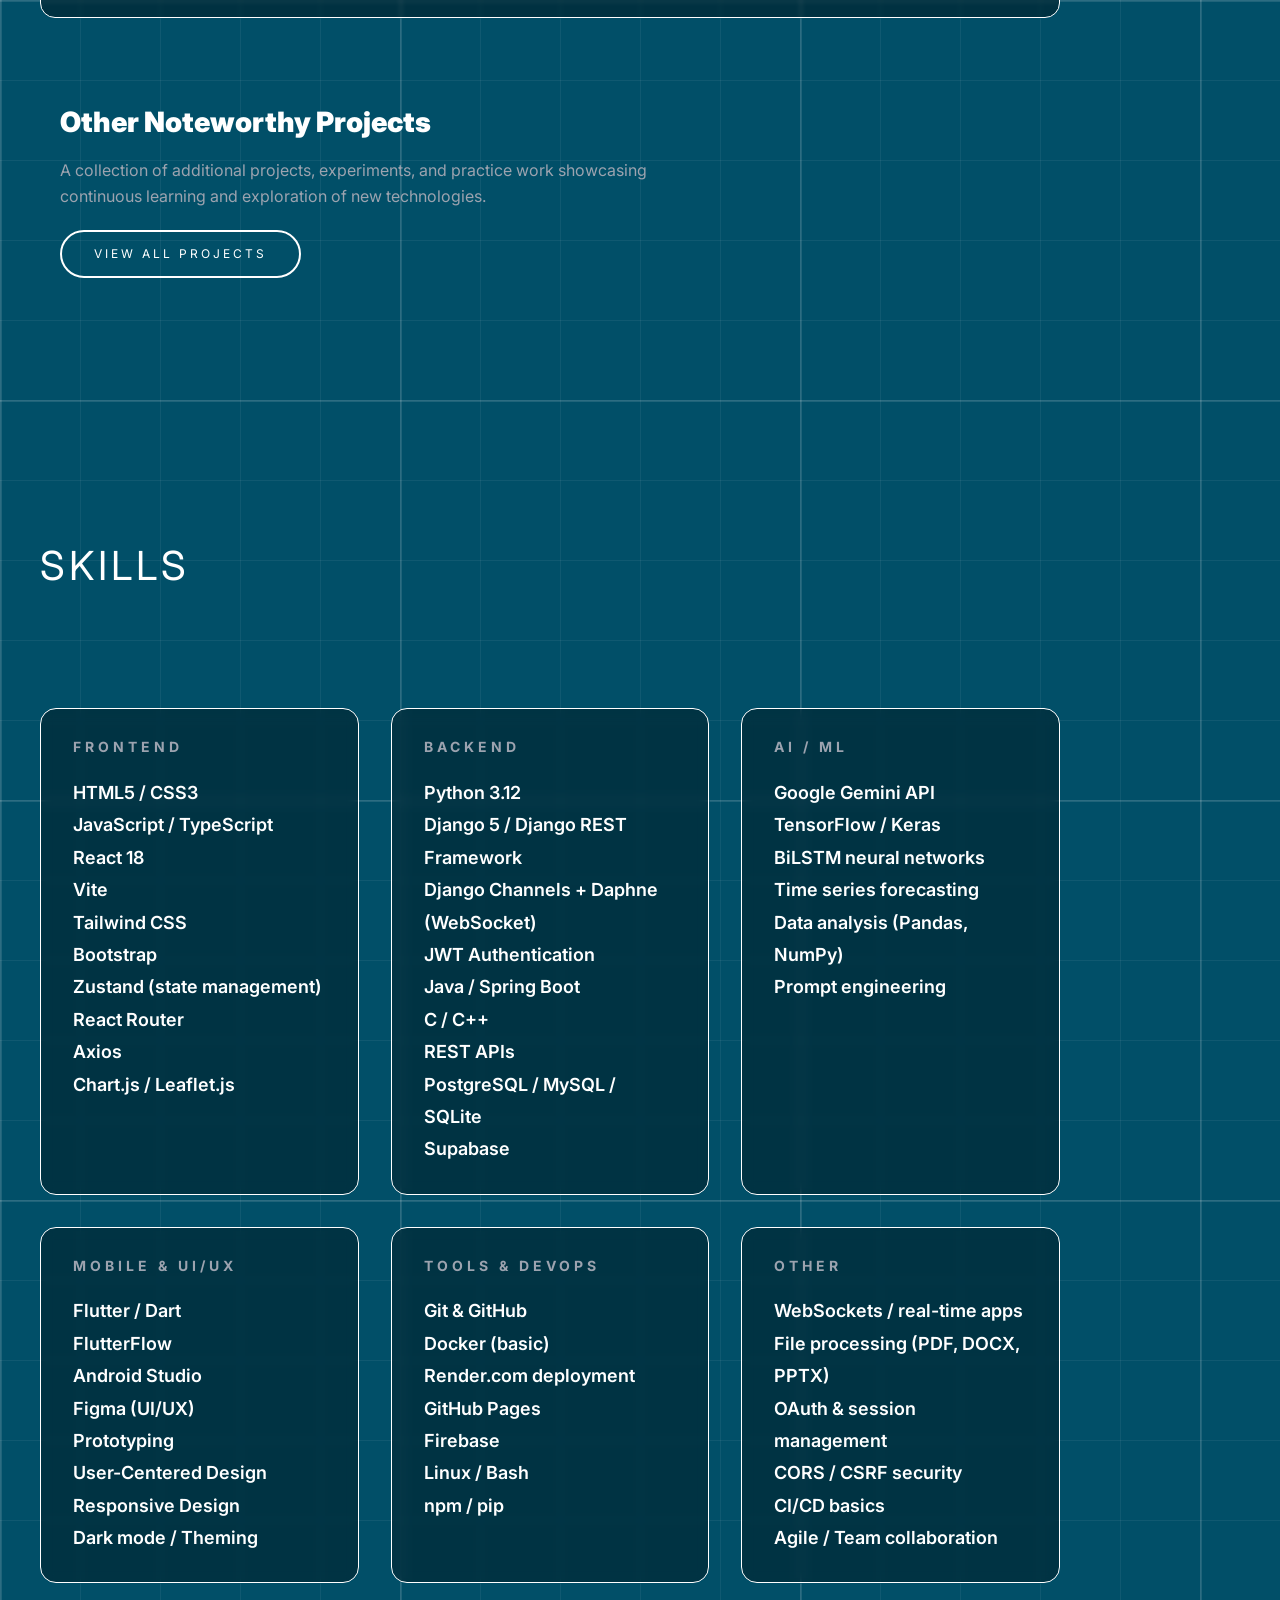
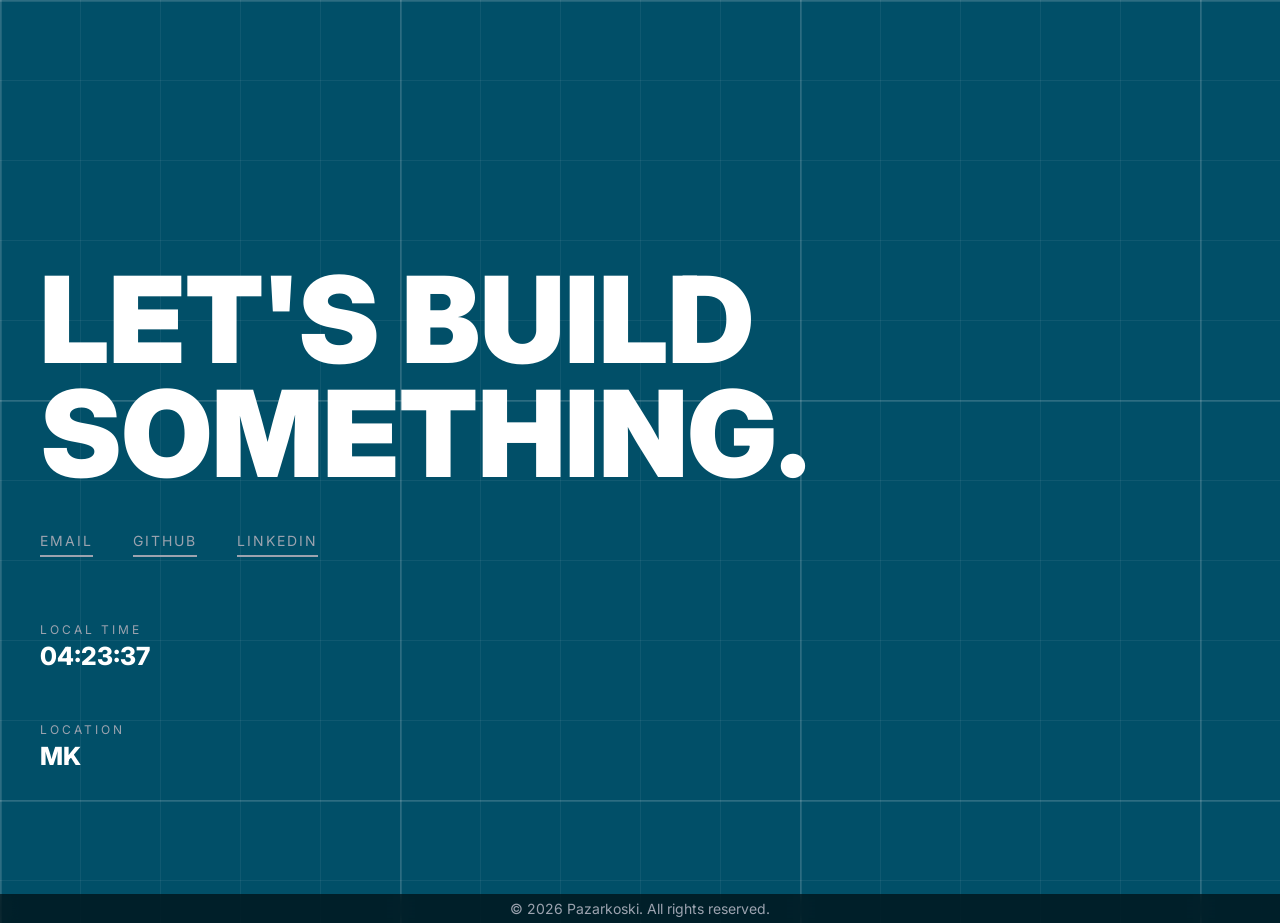
==== commit f0ff55a3: "Add my new logo + projects.html showcase" ====
--- a/index.html
+++ b/index.html
@@ -5,7 +5,8 @@
   <meta name="viewport" content="width=device-width, initial-scale=1.0" />
   <title>Pazarkoski.</title>
   <meta name="keywords" content="Daniel Pazarkoski, Portfolio,">
-  <link rel="icon" type="image/png" href="photos/dp_logo.png">
+  <link rel="icon" type="image/svg+xml" href="photos/c4_logo.svg">
+  <link rel="alternate icon" type="image/png" href="photos/c4_favicon_64.png">
   <link href="https://fonts.googleapis.com/css2?family=Inter:wght@300;400;600;800;900&display=swap" rel="stylesheet">
 
   <style>
@@ -67,6 +68,14 @@
     .logo {
       font-weight: 800;
       letter-spacing: 1px;
+      display: flex;
+      align-items: center;
+      gap: 10px;
+    }
+    .logo img {
+      width: 32px;
+      height: 32px;
+      display: block;
     }
     nav{
       margin-left: 5px;
@@ -586,6 +595,7 @@
     @media (max-width: 480px) {
       header { padding: 10px 12px; }
       .logo { font-size: 12px; }
+      .logo img { width: 22px; height: 22px; }
       nav { gap: 10px; }
       nav a { font-size: 9px; letter-spacing: 0.3px; }
       /* Hide email link on very small to save space */
@@ -630,8 +640,8 @@
 
 <header>
   <a href="index.html" class="logo">
-
-    <div class="logo">PAZARKOSKI.</div>
+    <img src="photos/c4_logo.svg" alt="Pazarkoski logo"/>
+    <span>PAZARKOSKI.</span>
   </a>
 </header>
 
